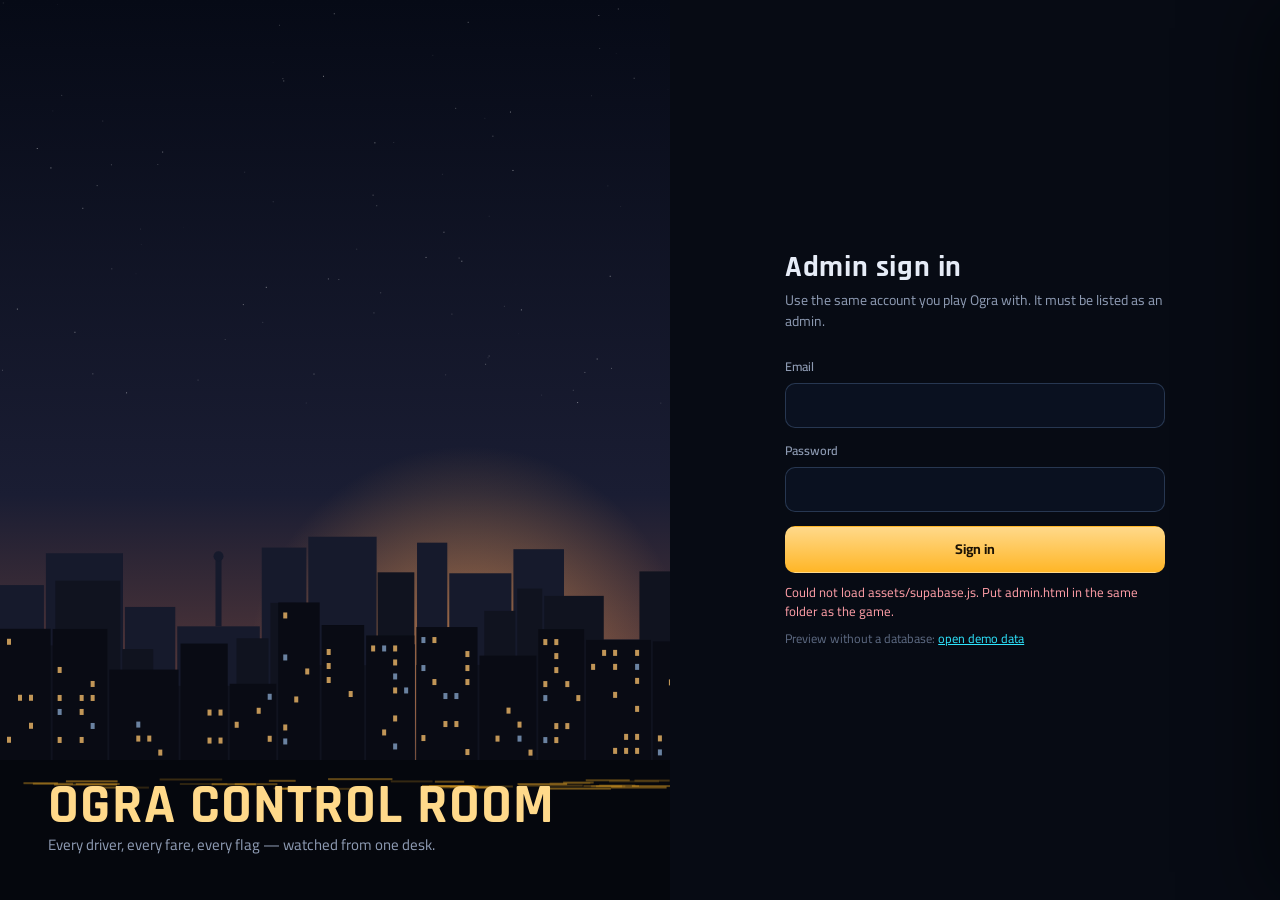
==== assets/admin.html @ 46f04678 "Add files via upload" ====
<!DOCTYPE html>
<html lang="en">
<head>
<meta charset="utf-8">
<meta name="viewport" content="width=device-width,initial-scale=1,viewport-fit=cover">
<meta name="robots" content="noindex,nofollow">
<meta name="theme-color" content="#070b14">
<title>Ogra Control Room</title>
<link rel="preconnect" href="https://fonts.googleapis.com"><link rel="preconnect" href="https://fonts.gstatic.com" crossorigin>
<link href="https://fonts.googleapis.com/css2?family=Cairo:wght@400;600;700;800&family=Rajdhani:wght@500;600;700&display=swap" rel="stylesheet">
<style>
:root{
  --night:#070b14; --deck:#0c1322; --panel:#111a2c; --panel2:#16213a; --line:rgba(140,190,255,.12); --line2:rgba(140,190,255,.22);
  --tx:#e6ecf7; --mut:#8d9ab2; --dim:#5d6a82;
  --amber:#ffb627; --amber2:#ffd98a; --cyan:#2ee6ff; --ok:#39f28b; --bad:#ff4d5e; --warn:#ff9f43; --dev:#b18cff;
  --r1:8px; --r2:14px;
  --num:Rajdhani,Cairo,system-ui,sans-serif; --txt:Cairo,system-ui,sans-serif;
}
*{box-sizing:border-box}
html,body{margin:0;height:100%;background:var(--night);color:var(--tx);font:14px/1.5 var(--txt)}
body{background:radial-gradient(1200px 600px at 85% -10%,rgba(255,182,39,.07),transparent 60%),radial-gradient(900px 500px at -10% 110%,rgba(46,230,255,.05),transparent 60%),var(--night)}
button,input,select,textarea{font:inherit;color:inherit}
button{cursor:pointer;border:0;background:none}
:focus-visible{outline:2px solid var(--cyan);outline-offset:2px;border-radius:6px}
a{color:var(--cyan)}
.hidden{display:none!important}
.num{font-family:var(--num);font-variant-numeric:tabular-nums;letter-spacing:.01em}
::-webkit-scrollbar{width:10px;height:10px}::-webkit-scrollbar-thumb{background:#22304c;border-radius:10px;border:2px solid var(--night)}

/* ---------- sign-in ---------- */
#login{position:fixed;inset:0;display:grid;grid-template-columns:1.1fr 1fr;background:var(--night)}
#login .art{position:relative;overflow:hidden;background:#0a1020}
#login .art canvas{position:absolute;inset:0;width:100%;height:100%}
#login .art .cap{position:absolute;left:48px;bottom:44px;right:48px}
#login .art .cap b{display:block;font:700 56px/1 var(--num);color:var(--amber2);letter-spacing:.02em}
#login .art .cap span{color:var(--mut);font-size:15px}
#login .lform{display:grid;place-items:center;padding:32px}
#login form{width:min(380px,100%)}
#login h1{font:700 30px/1.1 var(--num);margin:0 0 6px;letter-spacing:.02em}
#login p{color:var(--mut);margin:0 0 26px}
.field{display:block;margin:0 0 14px}
.field span{display:block;color:var(--mut);font-size:12.5px;margin:0 0 6px;font-weight:600}
.in{width:100%;padding:11px 13px;border-radius:10px;border:1px solid var(--line2);background:#0a1120;outline:none;transition:border-color .15s}
.in:focus{border-color:var(--amber)}
textarea.in{font:12.5px/1.55 ui-monospace,Menlo,Consolas,monospace;resize:vertical}
select.in{appearance:none;background-image:linear-gradient(45deg,transparent 50%,var(--mut) 50%),linear-gradient(135deg,var(--mut) 50%,transparent 50%);background-position:calc(100% - 17px) 50%,calc(100% - 12px) 50%;background-size:5px 5px;background-repeat:no-repeat;padding-right:30px}
.btn{display:inline-flex;align-items:center;justify-content:center;gap:8px;padding:9px 15px;border-radius:10px;font-weight:700;border:1px solid var(--line2);background:var(--panel2);color:var(--tx);white-space:nowrap;transition:background .15s,border-color .15s,transform .05s}
.btn:hover{border-color:rgba(140,190,255,.4);background:#1b2844}
.btn:active{transform:translateY(1px)}
.btn[disabled]{opacity:.45;pointer-events:none}
.btn.pri{background:linear-gradient(180deg,var(--amber2),var(--amber));color:#1b1204;border-color:transparent}
.btn.pri:hover{filter:brightness(1.05)}
.btn.danger{color:#ffd3d7;border-color:rgba(255,77,94,.45);background:rgba(255,77,94,.1)}
.btn.danger:hover{background:rgba(255,77,94,.2)}
.btn.good{color:#c9ffe0;border-color:rgba(57,242,139,.4);background:rgba(57,242,139,.09)}
.btn.devb{color:#e4d6ff;border-color:rgba(177,140,255,.45);background:rgba(177,140,255,.1)}
.btn.sm{padding:5px 10px;font-size:12.5px;border-radius:8px}
.btn.wide{width:100%;padding:12px}
.err{color:#ff9ea7;font-size:13px;min-height:1.4em;margin-top:10px}

/* ---------- shell ---------- */
#app{display:grid;grid-template-columns:232px 1fr;height:100%}
aside{border-right:1px solid var(--line);background:rgba(8,12,22,.7);display:flex;flex-direction:column;padding:18px 12px}
.brand{display:flex;align-items:center;gap:10px;padding:4px 8px 22px}
.brand .mk{width:36px;height:36px;border-radius:10px;background:linear-gradient(160deg,var(--amber2),var(--amber));display:grid;place-items:center;color:#1b1204;font:700 20px/1 var(--num)}
.brand b{font:700 19px/1 var(--num);letter-spacing:.03em;display:block}
.brand small{color:var(--mut);font-size:11.5px}
nav button{display:flex;align-items:center;gap:11px;width:100%;padding:10px 12px;border-radius:10px;color:var(--mut);font-weight:700;text-align:left;margin:2px 0}
nav button svg{width:18px;height:18px;flex:none;opacity:.85}
nav button:hover{background:rgba(140,190,255,.06);color:var(--tx)}
nav button.on{background:rgba(255,182,39,.1);color:var(--amber2);box-shadow:inset 3px 0 0 var(--amber)}
nav .cnt{margin-left:auto;font:700 12px/1 var(--num);padding:3px 7px;border-radius:20px;background:rgba(255,77,94,.18);color:#ffb3ba}
nav .cnt:empty{display:none}
aside .me{margin-top:auto;padding:12px;border-top:1px solid var(--line);font-size:12.5px;color:var(--mut)}
aside .me b{display:block;color:var(--tx);overflow:hidden;text-overflow:ellipsis;white-space:nowrap}
main{overflow:auto;min-width:0}
.top{position:sticky;top:0;z-index:5;display:flex;align-items:center;gap:14px;padding:14px 28px;background:rgba(7,11,20,.82);backdrop-filter:blur(10px);border-bottom:1px solid var(--line)}
.top h2{margin:0;font:700 22px/1 var(--num);letter-spacing:.02em}
.top .sp{flex:1}
.live{display:flex;align-items:center;gap:8px;color:var(--mut);font-size:12.5px}
.live i{width:8px;height:8px;border-radius:50%;background:var(--ok);box-shadow:0 0 0 0 rgba(57,242,139,.6);animation:pulse 2s infinite}
.live.off i{background:var(--dim);animation:none}
@keyframes pulse{0%{box-shadow:0 0 0 0 rgba(57,242,139,.55)}70%{box-shadow:0 0 0 8px rgba(57,242,139,0)}100%{box-shadow:0 0 0 0 rgba(57,242,139,0)}}
@media (prefers-reduced-motion:reduce){.live i{animation:none}}
.search{position:relative;width:min(340px,40vw)}
.search input{padding-left:36px}
.search svg{position:absolute;left:11px;top:50%;transform:translateY(-50%);width:16px;height:16px;color:var(--dim)}
.page{padding:24px 28px 60px}
.demo{background:rgba(177,140,255,.12);color:#dccfff;border:1px solid rgba(177,140,255,.3);padding:3px 9px;border-radius:20px;font-size:12px;font-weight:700}

/* ---------- overview ---------- */
.board{display:grid;grid-template-columns:1.3fr repeat(4,1fr);gap:12px;margin-bottom:14px}
.kpi{background:var(--panel);border:1px solid var(--line);border-radius:var(--r2);padding:16px 18px;position:relative;overflow:hidden}
.kpi .l{color:var(--mut);font-size:12.5px;font-weight:600}
.kpi .v{font:700 34px/1.1 var(--num);margin-top:4px}
.kpi .s{color:var(--dim);font-size:12px;margin-top:2px}
.kpi.hero{background:linear-gradient(160deg,#18243d,#0f1728);border-color:rgba(255,182,39,.28)}
.kpi.hero .v{font-size:64px;color:var(--amber2);line-height:1}
.kpi.hero .dot{display:inline-block;width:10px;height:10px;border-radius:50%;background:var(--ok);margin-right:8px;vertical-align:middle}
.kpi.alert .v{color:#ff8a95}
.grid2{display:grid;grid-template-columns:1.6fr 1fr;gap:12px;margin-bottom:12px}
.card{background:var(--panel);border:1px solid var(--line);border-radius:var(--r2);padding:16px 18px;min-width:0}
.card h3{margin:0 0 12px;font-size:14.5px;font-weight:800;display:flex;align-items:center;gap:10px}
.card h3 small{color:var(--dim);font-weight:600;font-size:12px}
.card h3 .sp{flex:1}
.chart svg{width:100%;display:block}
.legend{display:flex;gap:14px;color:var(--mut);font-size:12px}
.legend i{display:inline-block;width:10px;height:10px;border-radius:3px;margin-right:5px;vertical-align:-1px}
.bars .row{display:grid;grid-template-columns:1fr 60px;gap:10px;align-items:center;margin:9px 0}
.bars .track{height:8px;background:#0a1120;border-radius:6px;overflow:hidden;margin-top:5px}
.bars .fill{height:100%;background:linear-gradient(90deg,var(--amber),var(--amber2));border-radius:6px}
.bars .nm{font-size:13px;font-weight:600;overflow:hidden;text-overflow:ellipsis;white-space:nowrap}
.bars .n{text-align:right;font:700 15px var(--num)}
.mini{list-style:none;margin:0;padding:0}
.mini li{display:flex;align-items:center;gap:10px;padding:9px 0;border-top:1px solid var(--line);cursor:pointer}
.mini li:first-child{border-top:0}
.mini li:hover .who b{color:var(--amber2)}
.who{min-width:0;flex:1}
.who b{display:block;overflow:hidden;text-overflow:ellipsis;white-space:nowrap;font-size:13.5px}
.who small{color:var(--dim);display:block;overflow:hidden;text-overflow:ellipsis;white-space:nowrap;font-size:12px}
.empty{color:var(--dim);text-align:center;padding:26px 10px;font-size:13px}

/* ---------- tables ---------- */
.bar{display:flex;align-items:center;gap:10px;flex-wrap:wrap;margin-bottom:14px}
.chips{display:flex;gap:6px;flex-wrap:wrap}
.chip{padding:6px 12px;border-radius:20px;border:1px solid var(--line2);color:var(--mut);font-weight:700;font-size:13px}
.chip.on{background:var(--tx);color:#0b1120;border-color:transparent}
.chip b{font-family:var(--num);margin-left:4px;opacity:.8}
.tbl{width:100%;border-collapse:separate;border-spacing:0;background:var(--panel);border:1px solid var(--line);border-radius:var(--r2);overflow:hidden}
.tblwrap{overflow:auto;border-radius:var(--r2)}
.tbl th{position:sticky;top:0;text-align:left;font-size:12px;font-weight:700;color:var(--mut);padding:11px 12px;background:#131d31;border-bottom:1px solid var(--line);white-space:nowrap}
.tbl td{padding:10px 12px;border-bottom:1px solid var(--line);vertical-align:middle;white-space:nowrap}
.tbl tr:last-child td{border-bottom:0}
.tbl tbody tr{cursor:pointer;transition:background .1s}
.tbl tbody tr:hover{background:rgba(140,190,255,.045)}
.tbl td.r,.tbl th.r{text-align:right}
.tbl .who{max-width:260px}
.av{width:34px;height:34px;border-radius:10px;display:grid;place-items:center;font:700 14px var(--num);color:#0b1120;flex:none;position:relative}
.av .st{position:absolute;right:-3px;bottom:-3px;width:11px;height:11px;border-radius:50%;border:2px solid var(--panel);background:var(--dim)}
.av .st.on{background:var(--ok)}
.pill{display:inline-flex;align-items:center;gap:5px;padding:2px 8px;border-radius:20px;font-size:11.5px;font-weight:800;line-height:1.6}
.pill.bad{background:rgba(255,77,94,.15);color:#ff9aa4}
.pill.ok{background:rgba(57,242,139,.13);color:#8ff5b9}
.pill.dev{background:rgba(177,140,255,.16);color:#d3c0ff}
.pill.warn{background:rgba(255,159,67,.15);color:#ffc28a}
.pill.mut{background:rgba(140,190,255,.09);color:var(--mut)}
.pill.amb{background:rgba(255,182,39,.14);color:var(--amber2)}
.pager{display:flex;align-items:center;gap:10px;justify-content:flex-end;margin-top:12px;color:var(--mut);font-size:13px}

/* ---------- drawer ---------- */
#scrim{position:fixed;inset:0;background:rgba(3,6,12,.55);z-index:20;opacity:0;pointer-events:none;transition:opacity .2s}
#scrim.on{opacity:1;pointer-events:auto}
#drawer{position:fixed;top:0;right:0;bottom:0;width:min(820px,100vw);background:var(--deck);border-left:1px solid var(--line2);z-index:21;transform:translateX(102%);transition:transform .24s cubic-bezier(.2,.8,.2,1);display:flex;flex-direction:column;box-shadow:-30px 0 80px rgba(0,0,0,.45)}
#drawer.on{transform:none}
@media (prefers-reduced-motion:reduce){#drawer,#scrim{transition:none}}
.dh{padding:20px 24px 0;border-bottom:1px solid var(--line)}
.dh .row1{display:flex;gap:14px;align-items:center}
.dh .av{width:54px;height:54px;border-radius:14px;font-size:22px}
.dh h2{margin:0;font:700 24px/1.1 var(--num);letter-spacing:.01em}
.dh .meta{color:var(--mut);font-size:12.5px;display:flex;gap:8px;flex-wrap:wrap;align-items:center;margin-top:3px}
.dh .x{margin-left:auto;align-self:flex-start;width:36px;height:36px;border-radius:10px;border:1px solid var(--line2);font-size:18px;color:var(--mut)}
.dh .x:hover{color:var(--tx)}
.stats{display:grid;grid-template-columns:repeat(5,1fr);gap:8px;margin:16px 0}
.stat{background:var(--panel);border:1px solid var(--line);border-radius:10px;padding:9px 12px}
.stat span{display:block;color:var(--dim);font-size:11.5px;font-weight:600}
.stat b{font:700 20px/1.2 var(--num)}
.actions{display:flex;gap:8px;flex-wrap:wrap;margin:0 0 14px}
.tabs{display:flex;gap:2px;overflow-x:auto}
.tabs button{padding:10px 14px;color:var(--mut);font-weight:700;border-bottom:2px solid transparent;white-space:nowrap}
.tabs button.on{color:var(--amber2);border-color:var(--amber)}
.tabs button b{font-family:var(--num);margin-left:5px;color:var(--dim)}
.db{flex:1;overflow:auto;padding:20px 24px 90px}
.banbox{background:rgba(255,77,94,.08);border:1px solid rgba(255,77,94,.35);border-radius:12px;padding:12px 14px;margin:14px 0 0;display:flex;gap:12px;align-items:center}
.banbox b{color:#ffb3ba}
.devbox{background:rgba(177,140,255,.08);border:1px solid rgba(177,140,255,.35);border-radius:12px;padding:12px 14px;margin:14px 0 0;color:#dccfff}
.form{display:grid;grid-template-columns:repeat(3,1fr);gap:12px 14px}
.form .span2{grid-column:span 2}.form .span3{grid-column:1/-1}
.form .field{margin:0}
.field.changed .in{border-color:var(--amber);background:rgba(255,182,39,.05)}
.sticky{position:sticky;bottom:-90px;margin:18px -24px -90px;padding:14px 24px;background:rgba(12,19,34,.96);border-top:1px solid var(--line);display:flex;gap:10px;align-items:center}
.sticky .sp{flex:1}
.vgrid{display:grid;grid-template-columns:repeat(auto-fill,minmax(220px,1fr));gap:10px}
.veh{background:var(--panel);border:1px solid var(--line);border-radius:12px;padding:12px 13px;display:flex;flex-direction:column;gap:8px}
.veh.own{border-color:rgba(57,242,139,.35)}
.veh.cur{box-shadow:inset 0 0 0 1px var(--amber);border-color:var(--amber)}
.veh .h{display:flex;justify-content:space-between;gap:8px;align-items:flex-start}
.veh .h b{font-size:13.5px;line-height:1.3}
.veh .h small{display:block;color:var(--dim);font-size:11.5px}
.veh .f{display:flex;gap:6px;flex-wrap:wrap}
.flag{display:grid;grid-template-columns:auto 1fr auto;gap:12px;align-items:start;padding:12px 0;border-top:1px solid var(--line)}
.flag:first-child{border-top:0}
.flag pre{margin:6px 0 0;padding:8px 10px;background:#0a1120;border-radius:8px;font-size:11.5px;color:#aebad0;white-space:pre-wrap;word-break:break-word;max-height:140px;overflow:auto}
.sev{width:36px;height:36px;border-radius:10px;display:grid;place-items:center;font:700 16px var(--num)}
.sev.s1{background:rgba(140,190,255,.1);color:var(--mut)}.sev.s2{background:rgba(255,159,67,.15);color:#ffc28a}.sev.s3{background:rgba(255,77,94,.18);color:#ff9aa4}

/* ---------- modal & toast ---------- */
#modal{position:fixed;inset:0;z-index:40;display:grid;place-items:center;background:rgba(3,6,12,.66);backdrop-filter:blur(4px);padding:20px}
.mbox{width:min(520px,100%);background:var(--deck);border:1px solid var(--line2);border-radius:18px;padding:22px;box-shadow:0 30px 80px rgba(0,0,0,.6)}
.mbox h3{margin:0 0 4px;font:700 22px/1.2 var(--num)}
.mbox p{margin:0 0 16px;color:var(--mut)}
.mbox .foot{display:flex;gap:10px;justify-content:flex-end;margin-top:18px}
.opts{display:grid;grid-template-columns:repeat(3,1fr);gap:8px;margin-bottom:14px}
.opt{padding:10px;border-radius:10px;border:1px solid var(--line2);font-weight:700;text-align:center}
.opt.on{border-color:var(--bad);background:rgba(255,77,94,.12);color:#ffc5cb}
#toasts{position:fixed;right:20px;bottom:20px;z-index:60;display:flex;flex-direction:column;gap:8px;align-items:flex-end}
.toast{background:#18233b;border:1px solid var(--line2);border-left:3px solid var(--ok);padding:10px 14px;border-radius:10px;box-shadow:0 10px 30px rgba(0,0,0,.4);max-width:420px;font-weight:600}
.toast.bad{border-left-color:var(--bad)}

.split{display:grid;grid-template-columns:380px 1fr;gap:14px;align-items:start}
.hint{color:var(--dim);font-size:12.5px;margin-top:8px}
code{font:12px ui-monospace,Menlo,monospace;background:#0a1120;padding:2px 6px;border-radius:6px;color:#c7d3ea}
.kbd{border:1px solid var(--line2);border-bottom-width:2px;border-radius:6px;padding:0 6px;font:12px var(--num);color:var(--mut)}

@media (max-width:1180px){.board{grid-template-columns:repeat(3,1fr)}.kpi.hero{grid-column:span 3}.grid2,.split{grid-template-columns:1fr}.stats{grid-template-columns:repeat(3,1fr)}}
@media (max-width:820px){#app{grid-template-columns:1fr}aside{position:fixed;inset:auto 0 0 0;flex-direction:row;padding:6px;z-index:10;border-right:0;border-top:1px solid var(--line)}aside .brand,aside .me{display:none}nav{display:flex;width:100%;overflow-x:auto}nav button{flex-direction:column;gap:2px;font-size:11px;padding:6px 10px}nav button.on{box-shadow:inset 0 -3px 0 var(--amber)}nav .cnt{display:none}.page{padding:16px 14px 90px}.top{padding:12px 14px}.search{width:auto;flex:1}.form{grid-template-columns:1fr 1fr}#login{grid-template-columns:1fr}#login .art{display:none}.board{grid-template-columns:1fr 1fr}.kpi.hero{grid-column:span 2}}
</style>
</head>
<body>

<!-- ================= SIGN IN ================= -->
<section id="login">
  <div class="art"><canvas id="skyline"></canvas>
    <div class="cap"><b>OGRA CONTROL ROOM</b><span>Every driver, every fare, every flag — watched from one desk.</span></div>
  </div>
  <div class="lform">
    <form id="loginForm" autocomplete="on">
      <h1>Admin sign in</h1>
      <p>Use the same account you play Ogra with. It must be listed as an admin.</p>
      <label class="field"><span>Email</span><input class="in" id="lEmail" type="email" autocomplete="username" required></label>
      <label class="field"><span>Password</span><input class="in" id="lPass" type="password" autocomplete="current-password" required></label>
      <button class="btn pri wide" id="lBtn" type="submit">Sign in</button>
      <div class="err" id="lErr"></div>
      <div class="hint">Preview without a database: <a href="?demo=1">open demo data</a></div>
    </form>
  </div>
</section>

<!-- ================= APP ================= -->
<div id="app" class="hidden">
  <aside>
    <div class="brand"><div class="mk">O</div><div><b>OGRA</b><small>Control room</small></div></div>
    <nav id="nav"></nav>
    <div class="me"><b id="meEmail"></b><span id="meRole">Admin</span><div style="margin-top:8px"><button class="btn sm" id="signOut">Sign out</button></div></div>
  </aside>
  <main>
    <div class="top">
      <h2 id="viewTitle">Overview</h2>
      <span id="demoTag" class="demo hidden">Demo data</span>
      <div class="sp"></div>
      <div class="search"><svg viewBox="0 0 24 24" fill="none" stroke="currentColor" stroke-width="2"><circle cx="11" cy="11" r="7"/><path d="m20 20-3.5-3.5"/></svg><input class="in" id="gSearch" placeholder="Find a player by email, name or ID"></div>
      <div class="live" id="live"><i></i><span id="liveTxt">Live</span></div>
    </div>
    <div class="page" id="page"></div>
  </main>
</div>

<div id="scrim"></div>
<section id="drawer" aria-label="Player"></section>
<div id="modal" class="hidden"></div>
<div id="toasts"></div>

<script src="assets/supabase.js"></script>
<script>
/* ================= CONFIG ================= */
const CFG = {
  url: 'https://zmbyrpiiqvfrmszvhvvh.supabase.co',
  key: 'sb_publishable_pTIK6OotwX1_23Xyy2sQfw_6GAJIu6K',
  refreshMs: 20000,
  onlineWindowMs: 120000
};
const VEHICLES = [
  ['v_n300','Chevrolet N300 Van','micro',11,1],['v_suzuki','Suzuki Every Minivan','micro',7,1],['v_foton','Foton Gratour Mini','micro',8,2],
  ['van_euro','Foton Toano Long','micro',14,4],['micro_classic','Toyota HiAce H200','micro',14,5],['micro_hr','King Long Kingo Wide','micro',15,6],
  ['micro_jumbo','Golden Dragon 6532','micro',16,7],['v_shineray','Foton View CS2','minibus',18,8],['van_xl','King Long Kingo 6600','minibus',19,8],
  ['v_joya6','Joylong Joya 6','minibus',19,9],['mini_rosa','Mitsubishi Fuso Rosa','minibus',25,10],['coaster','Toyota Coaster B70','minibus',26,11],
  ['v_isuzu','Isuzu NPR Bus','minibus',28,12],['v_higer','Higer KLQ6728','minibus',29,12],['v_yutong77','Yutong ZK6770','minibus',30,13],
  ['citybus','King Long XMQ6127','bus',35,15],['v_zk6128','Yutong ZK6128HG','bus',38,16],['coach','Golden Dragon Navigator 6125','bus',49,19],
  ['v_tourismo','Mercedes-Benz Tourismo RHD','bus',51,22],
  ['car_old','Fiat 128 Nasr','car',3,1],['hatch_city','Lada 2107 Riva','car',3,2],['sedan_compact','Daewoo Lanos (Nasr)','car',4,3],
  ['hatch','Hyundai Verna','car',3,4],['sedan16','Chevrolet Optra','car',4,7],['sedan_mid','Toyota Corolla 1.8','car',4,9]
];
const VNAME = Object.fromEntries(VEHICLES.map(v => [v[0], v[1]]));
const ROUTE_NAMES = {cairo_hurghada:'Cairo → Hurghada',cairo_gouna:'Cairo → El Gouna',cairo_sharm:'Cairo → Sharm El Sheikh',maadi_tahrir:'Maadi → Tahrir',giza_haram:'Giza Square → Pyramids',ramses_hussein:'Ramses → El Hussein',asher_ramses:'El Hay El Asher → Ramses',alex_corniche:'Raml Station → Montaza',asher_shorouk:'El Hay El Asher → El Shorouk',asher_capital:'El Hay El Asher → New Capital',banha:'El Mo’assasa → Banha',cairo_sokhna:'Qattameya → Ain Sokhna',cairo_alex:'El Mo’assasa → Moharram Bek',bus_tahrir_korba:'Abdel Moneim Riad → Korba',bus_ramses_haram:'Ramses → Pyramids',mini_ramses_october:'Ramses → El Hosary',coach_cairo_alex:'Cairo Gateway → Sidi Gaber'};

/* ================= UTIL ================= */
const $ = s => document.querySelector(s);
const esc = s => String(s ?? '').replace(/[&<>"']/g, c => ({'&':'&amp;','<':'&lt;','>':'&gt;','"':'&quot;',"'":'&#39;'}[c]));
const fmt = n => n == null ? '—' : Number(n).toLocaleString('en-US');
const egp = n => n == null ? '—' : 'EGP ' + fmt(Math.round(n));
const short = n => { n = Number(n) || 0; const a = Math.abs(n); return a >= 1e9 ? (n/1e9).toFixed(1)+'B' : a >= 1e6 ? (n/1e6).toFixed(a >= 1e7 ? 0 : 1)+'M' : a >= 1e4 ? (n/1e3).toFixed(0)+'K' : fmt(n); };
const ago = t => { if (!t) return 'never'; const s = (Date.now() - new Date(t))/1000; if (s < 0) return 'in ' + until(t); if (s < 60) return 'just now'; if (s < 3600) return Math.floor(s/60)+' min ago'; if (s < 86400) return Math.floor(s/3600)+' h ago'; if (s < 86400*30) return Math.floor(s/86400)+' d ago'; return new Date(t).toLocaleDateString(); };
const until = t => { const s = (new Date(t) - Date.now())/1000; if (new Date(t).getFullYear() > 9000) return 'permanent'; if (s < 3600) return Math.max(1, Math.ceil(s/60))+' min'; if (s < 86400) return Math.ceil(s/3600)+' h'; return Math.ceil(s/86400)+' days'; };
const dt = t => t ? new Date(t).toLocaleString([], {dateStyle:'medium', timeStyle:'short'}) : '—';
const isOnline = p => p.last_seen && Date.now() - new Date(p.last_seen) < CFG.onlineWindowMs;
const isBanned = p => p.banned_until && new Date(p.banned_until) > new Date();
const hue = s => { let h = 0; for (const c of String(s)) h = (h*31 + c.charCodeAt(0)) >>> 0; return h % 360; };
const initials = p => ((p.name || p.email || '?').replace(/@.*/, '').split(/[\s._-]+/).filter(Boolean).slice(0, 2).map(w => w[0]).join('') || '?').toUpperCase();
const avatar = (p, big) => `<div class="av" style="background:hsl(${hue(p.id)},70%,${big ? 72 : 70}%)">${esc(initials(p))}<i class="st ${isOnline(p) ? 'on' : ''}"></i></div>`;
function toast(msg, bad){ const t = document.createElement('div'); t.className = 'toast' + (bad ? ' bad' : ''); t.textContent = msg; $('#toasts').appendChild(t); setTimeout(() => t.remove(), bad ? 6500 : 3200); }
const ICON = {
  overview:'<svg viewBox="0 0 24 24" fill="none" stroke="currentColor" stroke-width="2"><rect x="3" y="3" width="7" height="9" rx="2"/><rect x="14" y="3" width="7" height="5" rx="2"/><rect x="14" y="12" width="7" height="9" rx="2"/><rect x="3" y="16" width="7" height="5" rx="2"/></svg>',
  players:'<svg viewBox="0 0 24 24" fill="none" stroke="currentColor" stroke-width="2"><circle cx="9" cy="8" r="4"/><path d="M2 21c0-4 3-6 7-6s7 2 7 6"/><path d="M16 4a4 4 0 0 1 0 8M22 21c0-3-2-5-4-5.6"/></svg>',
  flags:'<svg viewBox="0 0 24 24" fill="none" stroke="currentColor" stroke-width="2"><path d="M5 21V4h11l-1.5 4L16 12H5"/></svg>',
  trips:'<svg viewBox="0 0 24 24" fill="none" stroke="currentColor" stroke-width="2"><rect x="3" y="6" width="18" height="11" rx="3"/><circle cx="7.5" cy="18" r="1.8"/><circle cx="16.5" cy="18" r="1.8"/><path d="M3 11h18M9 6v5M15 6v5"/></svg>',
  devs:'<svg viewBox="0 0 24 24" fill="none" stroke="currentColor" stroke-width="2"><path d="m8 8-5 4 5 4M16 8l5 4-5 4M14 5l-4 14"/></svg>',
  admins:'<svg viewBox="0 0 24 24" fill="none" stroke="currentColor" stroke-width="2"><path d="M12 3 4 6v6c0 5 3.5 8 8 9 4.5-1 8-4 8-9V6z"/><path d="m9 12 2 2 4-4"/></svg>',
  audit:'<svg viewBox="0 0 24 24" fill="none" stroke="currentColor" stroke-width="2"><path d="M8 4h11v16H5V7z"/><path d="M9 9h6M9 13h6M9 17h4"/></svg>'
};

/* ================= BACKEND ================= */
const DEMO = new URLSearchParams(location.search).has('demo');
const API = {
  sb: null,
  async rpc(fn, args){
    if (DEMO) return MOCK.rpc(fn, args || {});
    const { data, error } = await this.sb.rpc(fn, args || {});
    if (error) throw new Error(error.message);
    return data;
  },
  async account(body){
    if (DEMO) return MOCK.account(body);
    const { data: s } = await this.sb.auth.getSession();
    const r = await fetch(CFG.url + '/functions/v1/admin-account', { method:'POST',
      headers:{ 'content-type':'application/json', apikey:CFG.key, authorization:'Bearer ' + (s.session && s.session.access_token) }, body:JSON.stringify(body) });
    const j = await r.json().catch(() => ({}));
    if (!r.ok) throw new Error(j.error || ('HTTP ' + r.status + (r.status === 404 ? ' — deploy the admin-account function' : '')));
    return j;
  }
};

/* ================= STATE ================= */
const ST = { view:'overview', dash:null, pf:{search:'', filter:'all', sort:'last_seen', offset:0, limit:50}, player:null, ptab:'profile', timer:null, busy:false };
const VIEWS = [['overview','Overview'],['players','Players'],['flags','Flags'],['trips','Trips'],['devs','Dev accounts'],['admins','Admins'],['audit','Audit log']];

/* ================= BOOT ================= */
async function boot(){
  drawSkyline();
  if (DEMO) { $('#demoTag').classList.remove('hidden'); return enter({ email:'demo-admin@ogra.app' }); }
  if (!window.supabase) { $('#lErr').textContent = 'Could not load assets/supabase.js. Put admin.html in the same folder as the game.'; return; }
  API.sb = window.supabase.createClient(CFG.url, CFG.key);
  const { data } = await API.sb.auth.getSession();
  if (data.session) await checkAdmin();
  $('#loginForm').onsubmit = async e => { e.preventDefault(); $('#lErr').textContent = ''; $('#lBtn').disabled = true;
    const { error } = await API.sb.auth.signInWithPassword({ email:$('#lEmail').value.trim(), password:$('#lPass').value });
    $('#lBtn').disabled = false;
    if (error) { $('#lErr').textContent = error.message; return; }
    await checkAdmin(); };
}
async function checkAdmin(){
  try { const me = await API.rpc('admin_whoami');
    if (!me || !me.is_admin) { $('#lErr').innerHTML = 'Signed in as <b>' + esc(me && me.email) + '</b>, but this account is not an admin. Add it with the bootstrap line at the bottom of <code>admin.sql</code>.'; await API.sb.auth.signOut(); return; }
    enter(me);
  } catch (e) { $('#lErr').textContent = /admin_whoami/.test(e.message) ? 'The admin functions are not installed. Run admin.sql in the Supabase SQL editor.' : e.message; }
}
function enter(me){
  $('#login').classList.add('hidden'); $('#app').classList.remove('hidden');
  $('#meEmail').textContent = me.email || '';
  $('#nav').innerHTML = VIEWS.map(([k, n]) => `<button data-v="${k}">${ICON[k]}<span>${n}</span><i class="cnt" id="cnt_${k}"></i></button>`).join('');
  $('#nav').onclick = e => { const b = e.target.closest('[data-v]'); if (b) go(b.dataset.v); };
  $('#signOut').onclick = async () => { if (!DEMO) await API.sb.auth.signOut(); location.href = location.pathname; };
  let st; $('#gSearch').oninput = e => { clearTimeout(st); st = setTimeout(() => { ST.pf.search = e.target.value.trim(); ST.pf.offset = 0; go('players'); }, 250); };
  $('#scrim').onclick = closeDrawer;
  addEventListener('keydown', e => { if (e.key === 'Escape') { if (!$('#modal').classList.contains('hidden')) closeModal(); else closeDrawer(); }
    if (e.key === '/' && document.activeElement.tagName !== 'INPUT' && document.activeElement.tagName !== 'TEXTAREA') { e.preventDefault(); $('#gSearch').focus(); } });
  go(location.hash.slice(1) || 'overview');
  ST.timer = setInterval(tick, CFG.refreshMs);
  document.addEventListener('visibilitychange', () => { $('#live').classList.toggle('off', document.hidden); if (!document.hidden) tick(); });
}
async function tick(){
  if (document.hidden || ST.busy || !$('#modal').classList.contains('hidden')) return;
  const editing = $('#drawer').classList.contains('on') && document.querySelector('#drawer .field.changed, #drawer textarea:focus');
  try { await render(true); if ($('#drawer').classList.contains('on') && !editing) await openPlayer(ST.player.player.id, true); $('#liveTxt').textContent = 'Live · ' + new Date().toLocaleTimeString([], {hour:'2-digit', minute:'2-digit', second:'2-digit'}); } catch (e) {}
}
function go(v){ if (!VIEWS.find(x => x[0] === v)) v = 'overview'; ST.view = v; history.replaceState(null, '', '#' + v);
  document.querySelectorAll('#nav button').forEach(b => b.classList.toggle('on', b.dataset.v === v));
  $('#viewTitle').textContent = VIEWS.find(x => x[0] === v)[1]; render(); }
async function render(silent){
  const page = $('#page');
  if (!silent) page.innerHTML = '<div class="empty">Loading…</div>';
  try {
    ST.dash = await API.rpc('admin_dashboard');
    $('#cnt_flags').textContent = ST.dash.open_flags || '';
    const html = await VIEW_RENDER[ST.view]();
    if (silent && (document.activeElement && page.contains(document.activeElement) && /INPUT|TEXTAREA|SELECT/.test(document.activeElement.tagName))) return;
    page.innerHTML = html; (VIEW_AFTER[ST.view] || (() => {}))();
  } catch (e) { if (!silent) page.innerHTML = `<div class="card"><div class="empty">Could not load: ${esc(e.message)}</div></div>`; toast(e.message, true); }
}

/* ================= CHARTS ================= */
function barChart(data){
  const W = 760, H = 210, pl = 34, pb = 24, pt = 10, n = data.length, max = Math.max(4, ...data.map(d => d.ok + d.bad));
  const bw = (W - pl)/n, sy = v => (H - pb - pt)*v/max;
  let g = '';
  for (let i = 0; i <= 4; i++) { const y = H - pb - (H - pb - pt)*i/4; g += `<line x1="${pl}" x2="${W}" y1="${y}" y2="${y}" stroke="rgba(140,190,255,.08)"/><text x="${pl - 8}" y="${y + 4}" fill="#5d6a82" font-size="11" text-anchor="end" font-family="Rajdhani">${Math.round(max*i/4)}</text>`; }
  data.forEach((d, i) => { const x = pl + i*bw + bw*.18, w = bw*.64, h1 = sy(d.ok), h2 = sy(d.bad);
    g += `<rect x="${x}" y="${H - pb - h1}" width="${w}" height="${h1}" rx="2" fill="#ffb627"><title>${new Date(d.t).getHours()}:00 — ${d.ok} accepted, ${d.bad} rejected</title></rect>`;
    if (h2) g += `<rect x="${x}" y="${H - pb - h1 - h2}" width="${w}" height="${h2}" rx="2" fill="#ff4d5e"/>`;
    if (i % 3 === 0) g += `<text x="${x + w/2}" y="${H - 6}" fill="#5d6a82" font-size="11" text-anchor="middle" font-family="Rajdhani">${String(new Date(d.t).getHours()).padStart(2, '0')}:00</text>`; });
  return `<svg viewBox="0 0 ${W} ${H}" role="img" aria-label="Trips per hour">${g}</svg>`;
}
function lineChart(data){
  const W = 420, H = 210, pl = 26, pb = 24, pt = 14, max = Math.max(3, ...data.map(d => d.n)), n = data.length;
  const X = i => pl + (W - pl - 8)*i/(n - 1), Y = v => H - pb - (H - pb - pt)*v/max;
  const pts = data.map((d, i) => [X(i), Y(d.n)]), path = pts.map((p, i) => (i ? 'L' : 'M') + p[0].toFixed(1) + ',' + p[1].toFixed(1)).join('');
  let g = '';
  for (let i = 0; i <= 3; i++) { const y = Y(max*i/3); g += `<line x1="${pl}" x2="${W}" y1="${y}" y2="${y}" stroke="rgba(140,190,255,.08)"/><text x="${pl - 6}" y="${y + 4}" fill="#5d6a82" font-size="11" text-anchor="end" font-family="Rajdhani">${Math.round(max*i/3)}</text>`; }
  g += `<defs><linearGradient id="lg" x1="0" x2="0" y1="0" y2="1"><stop offset="0" stop-color="#2ee6ff" stop-opacity=".35"/><stop offset="1" stop-color="#2ee6ff" stop-opacity="0"/></linearGradient></defs>`;
  g += `<path d="${path}L${X(n - 1)},${H - pb}L${X(0)},${H - pb}Z" fill="url(#lg)"/><path d="${path}" fill="none" stroke="#2ee6ff" stroke-width="2.2" stroke-linejoin="round"/>`;
  pts.forEach((p, i) => { g += `<circle cx="${p[0]}" cy="${p[1]}" r="3" fill="#070b14" stroke="#2ee6ff" stroke-width="2"><title>${data[i].d}: ${data[i].n}</title></circle>`;
    if (i % 3 === 1 || i === n - 1) g += `<text x="${p[0]}" y="${H - 6}" fill="#5d6a82" font-size="11" text-anchor="middle" font-family="Rajdhani">${new Date(data[i].d).toLocaleDateString([], {day:'numeric', month:'short'})}</text>`; });
  return `<svg viewBox="0 0 ${W} ${H}" role="img" aria-label="Sign-ups per day">${g}</svg>`;
}

/* ================= VIEWS ================= */
const VIEW_AFTER = {};
const VIEW_RENDER = {
  async overview(){
    const d = ST.dash;
    const [online, flags] = await Promise.all([API.rpc('admin_players', {p_search:'', p_filter:'online', p_sort:'last_seen', p_limit:8, p_offset:0}), API.rpc('admin_flags', {p_open_only:true, p_limit:6})]);
    const topMax = Math.max(1, ...(d.top_routes || []).map(r => r.n));
    return `
    <div class="board">
      <div class="kpi hero"><div class="l"><span class="dot" style="${d.online ? '' : 'background:var(--dim)'}"></span>Driving right now</div><div class="v num">${fmt(d.online)}</div><div class="s">${fmt(d.active_24h)} active in the last 24 h · ${fmt(d.players)} accounts</div></div>
      <div class="kpi"><div class="l">Trips, 24 h</div><div class="v num">${fmt(d.trips_24h)}</div><div class="s">${fmt(d.rejected_24h)} rejected by the server</div></div>
      <div class="kpi"><div class="l">Paid out, 24 h</div><div class="v num">${short(d.earned_24h)}</div><div class="s">EGP net to drivers</div></div>
      <div class="kpi ${d.open_flags ? 'alert' : ''}"><div class="l">Open flags</div><div class="v num">${fmt(d.open_flags)}</div><div class="s">${fmt(d.banned)} accounts banned</div></div>
      <div class="kpi"><div class="l">Cash in circulation</div><div class="v num">${short(d.cash_total)}</div><div class="s">${fmt(d.new_24h)} new · ${fmt(d.devs)} dev accounts</div></div>
    </div>
    <div class="grid2">
      <div class="card chart"><h3>Trips per hour <small>last 24 h</small><span class="sp"></span><span class="legend"><span><i style="background:#ffb627"></i>Accepted</span><span><i style="background:#ff4d5e"></i>Rejected</span></span></h3>${barChart(d.trips_by_hour || [])}</div>
      <div class="card chart"><h3>New players <small>14 days</small></h3>${lineChart(d.signups_by_day || [])}</div>
    </div>
    <div class="grid2" style="grid-template-columns:1fr 1fr 1fr">
      <div class="card"><h3>On the road now</h3>${online.rows.length ? `<ul class="mini">${online.rows.map(p => `<li data-p="${esc(p.id)}">${avatar(p)}<div class="who"><b>${esc(p.name || p.email)}</b><small>Level ${p.level} · ${egp(p.cash)}</small></div>${p.is_dev ? '<span class="pill dev">DEV</span>' : ''}</li>`).join('')}</ul>` : '<div class="empty">Nobody is driving at the moment.</div>'}</div>
      <div class="card"><h3>Latest flags<span class="sp"></span><button class="btn sm" data-go="flags">Open queue</button></h3>${flags.length ? `<ul class="mini">${flags.map(f => `<li data-p="${esc(f.player_id)}"><div class="sev s${Math.min(3, f.severity || 1)}">${f.severity || 1}</div><div class="who"><b>${esc(f.kind.replace(/_/g, ' '))}</b><small>${esc(f.email || f.player_id)} · ${ago(f.created_at)}</small></div></li>`).join('')}</ul>` : '<div class="empty">No open flags. The roads are clean.</div>'}</div>
      <div class="card bars"><h3>Busiest routes <small>7 days</small></h3>${(d.top_routes || []).length ? d.top_routes.map(r => `<div class="row"><div><div class="nm">${esc(ROUTE_NAMES[r.route_id] || r.route_id)}</div><div class="track"><div class="fill" style="width:${r.n/topMax*100}%"></div></div></div><div class="n">${fmt(r.n)}</div></div>`).join('') : '<div class="empty">No trips yet.</div>'}</div>
    </div>`;
  },

  async players(){
    const f = ST.pf, d = ST.dash;
    const res = await API.rpc('admin_players', {p_search:f.search, p_filter:f.filter, p_sort:f.sort, p_limit:f.limit, p_offset:f.offset});
    ST.lastPlayers = res.rows;
    const chips = [['all','All',d.players],['online','Online',d.online],['flagged','Flagged',null],['banned','Banned',d.banned],['dev','Dev',d.devs]];
    return `
    <div class="bar">
      <div class="chips">${chips.map(([k, n, c]) => `<button class="chip ${f.filter === k ? 'on' : ''}" data-filter="${k}">${n}${c != null ? `<b>${fmt(c)}</b>` : ''}</button>`).join('')}</div>
      <div style="flex:1"></div>
      <select class="in" id="pSort" style="width:auto"><option value="last_seen">Last seen</option><option value="new">Newest</option><option value="cash">Most cash</option><option value="level">Highest level</option><option value="trips">Most trips</option><option value="flags">Most flags</option></select>
      <button class="btn" id="csv">Export CSV</button>
    </div>
    <div class="tblwrap"><table class="tbl"><thead><tr><th>Player</th><th>Status</th><th class="r">Level</th><th class="r">Cash</th><th class="r">Trips</th><th class="r">Fleet</th><th>Licence</th><th class="r">Flags</th><th>Last seen</th><th></th></tr></thead>
    <tbody>${res.rows.map(p => `<tr data-p="${esc(p.id)}">
      <td><div style="display:flex;gap:10px;align-items:center">${avatar(p)}<div class="who"><b>${esc(p.name || '—')}</b><small>${esc(p.email)}</small></div></div></td>
      <td>${statusPills(p)}</td>
      <td class="r num">${fmt(p.level)}</td><td class="r num">${fmt(p.cash)}</td><td class="r num">${fmt(p.total_trips)}</td><td class="r num">${fmt(p.vehicles)}</td>
      <td>${licPill(p)}</td>
      <td class="r">${p.open_flags ? `<span class="pill bad">${p.open_flags}</span>` : '<span style="color:var(--dim)">0</span>'}</td>
      <td style="color:var(--mut)">${ago(p.last_seen)}</td>
      <td class="r">${p.is_dev ? '' : isBanned(p) ? `<button class="btn sm good" data-q="unban" data-id="${esc(p.id)}">Unban</button>` : `<button class="btn sm danger" data-q="ban" data-id="${esc(p.id)}">Ban</button>`}</td>
    </tr>`).join('') || `<tr><td colspan="10"><div class="empty">No players match${f.search ? ` “${esc(f.search)}”` : ''}.</div></td></tr>`}</tbody></table></div>
    <div class="pager"><span>${res.total ? `${fmt(f.offset + 1)}–${fmt(Math.min(res.total, f.offset + f.limit))} of ${fmt(res.total)}` : ''}</span>
      <button class="btn sm" data-page="-1" ${f.offset ? '' : 'disabled'}>Previous</button><button class="btn sm" data-page="1" ${f.offset + f.limit < res.total ? '' : 'disabled'}>Next</button></div>`;
  },

  async flags(){
    const open = ST.flagOpen !== false, list = await API.rpc('admin_flags', {p_open_only:open, p_limit:300});
    return `<div class="bar"><div class="chips"><button class="chip ${open ? 'on' : ''}" data-fl="1">Open</button><button class="chip ${open ? '' : 'on'}" data-fl="0">All</button></div></div>
    <div class="card">${list.length ? list.map(f => `<div class="flag">
      <div class="sev s${Math.min(3, f.severity || 1)}" title="Severity">${f.severity || 1}</div>
      <div style="min-width:0"><b style="text-transform:capitalize">${esc(f.kind.replace(/_/g, ' '))}</b> ${f.reviewed ? '<span class="pill mut">Reviewed</span>' : '<span class="pill warn">Open</span>'} ${f.is_dev ? '<span class="pill dev">DEV</span>' : ''} ${isBanned(f) ? '<span class="pill bad">Banned</span>' : ''}
        <div style="color:var(--mut);font-size:12.5px"><a href="#" data-p="${esc(f.player_id)}">${esc(f.name || f.email || f.player_id)}</a> · ${dt(f.created_at)}</div>
        ${f.detail ? `<pre>${esc(JSON.stringify(f.detail, null, 2))}</pre>` : ''}</div>
      <div style="display:flex;gap:6px;flex-wrap:wrap;justify-content:flex-end">
        ${f.reviewed ? `<button class="btn sm" data-rf="${f.id}" data-v="0">Reopen</button>` : `<button class="btn sm good" data-rf="${f.id}" data-v="1">Mark reviewed</button>`}
        ${!f.is_dev && !isBanned(f) ? `<button class="btn sm danger" data-q="ban" data-id="${esc(f.player_id)}">Ban</button>` : ''}
      </div></div>`).join('') : `<div class="empty">${open ? 'No open flags. Nothing needs your attention.' : 'No flags have ever been raised.'}</div>`}</div>`;
  },

  async trips(){
    const bad = !!ST.tripBad, list = await API.rpc('admin_trips', {p_player:null, p_rejected_only:bad, p_limit:300});
    return `<div class="bar"><div class="chips"><button class="chip ${bad ? '' : 'on'}" data-tb="0">All trips</button><button class="chip ${bad ? 'on' : ''}" data-tb="1">Rejected only</button></div></div>${tripTable(list, true)}`;
  },

  async devs(){
    const res = await API.rpc('admin_players', {p_search:'', p_filter:'dev', p_sort:'new', p_limit:200, p_offset:0});
    return `<div class="split">
      <div class="card"><h3>Create a dev account</h3>
        <p style="color:var(--mut);margin:-4px 0 14px;font-size:13px">A new sign-in with <b class="num" style="color:var(--amber2)">EGP 9,999,999</b>, level 30, a pro licence to 2099 and all ${VEHICLES.length} vehicles. The balance refills itself and the anti-cheat cannot ban it.</p>
        <label class="field"><span>Email</span><input class="in" id="dEmail" type="email" placeholder="tester1@ogra.app"></label>
        <label class="field"><span>Password</span><div style="display:flex;gap:6px"><input class="in num" id="dPass" type="text" autocomplete="off"><button class="btn" id="dGen" type="button">Generate</button></div></label>
        <label class="field"><span>Display name</span><input class="in" id="dName" placeholder="QA — Tester 1"></label>
        <label class="field"><span>Note (why this account exists)</span><input class="in" id="dNote" placeholder="Balancing the coach routes"></label>
        <button class="btn devb wide" id="dCreate">Create dev account</button>
        <div class="hint">Needs the <code>admin-account</code> edge function. To upgrade an existing player instead, open them and choose <b>Make dev</b>.</div>
      </div>
      <div class="card"><h3>Dev accounts <small>${fmt(res.total)}</small></h3>
        ${res.rows.length ? `<ul class="mini">${res.rows.map(p => `<li data-p="${esc(p.id)}">${avatar(p)}<div class="who"><b>${esc(p.name || p.email)}</b><small>${esc(p.email)}${p.dev_note ? ' · ' + esc(p.dev_note) : ''}</small></div><span class="num" style="color:var(--amber2)">${short(p.cash)}</span><span class="pill mut">${fmt(p.vehicles)} vehicles</span><button class="btn sm" data-rmdev="${esc(p.id)}">Remove dev</button></li>`).join('')}</ul>` : '<div class="empty">No dev accounts yet.</div>'}
      </div></div>`;
  },

  async admins(){
    const list = await API.rpc('admin_list_admins');
    return `<div class="split">
      <div class="card"><h3>Add an admin</h3><p style="color:var(--mut);margin:-4px 0 14px;font-size:13px">They must already have signed up to the game with this email.</p>
        <label class="field"><span>Email</span><input class="in" id="aEmail" type="email"></label><button class="btn pri wide" id="aAdd">Grant admin access</button></div>
      <div class="card"><h3>Admins <small>${list.length}</small></h3><ul class="mini">${list.map(a => `<li style="cursor:default"><div class="av" style="background:hsl(${hue(a.user_id)},70%,70%)">${esc(a.email[0].toUpperCase())}</div><div class="who"><b>${esc(a.email)}</b><small>Added ${ago(a.added_at)}${a.added_by ? ' by ' + esc(a.added_by) : ''}</small></div><button class="btn sm danger" data-rmadmin="${esc(a.user_id)}" data-email="${esc(a.email)}">Revoke</button></li>`).join('')}</ul></div></div>`;
  },

  async audit(){
    const list = await API.rpc('admin_audit_log', {p_limit:400});
    return auditTable(list, true);
  }
};

function statusPills(p){ const o = [];
  if (p.is_dev) o.push('<span class="pill dev">DEV</span>');
  if (isBanned(p)) o.push(`<span class="pill bad" title="${esc(p.ban_reason || '')}">Banned · ${until(p.banned_until)}</span>`);
  if (isOnline(p)) o.push('<span class="pill ok">Online</span>');
  if (!o.length) o.push('<span class="pill mut">Offline</span>');
  return o.join(' '); }
function licPill(p){ const c = p.licence_class || 'none'; if (c === 'none') return '<span class="pill mut">None</span>';
  const exp = p.licence_exp && new Date(p.licence_exp) < new Date(); return `<span class="pill ${exp ? 'warn' : 'amb'}">${c === 'pro' ? 'Pro' : 'Private'}${exp ? ' · expired' : ''}</span>`; }
function tripTable(list, withPlayer){
  if (!list.length) return '<div class="card"><div class="empty">No trips recorded.</div></div>';
  return `<div class="tblwrap"><table class="tbl"><thead><tr>${withPlayer ? '<th>Player</th>' : ''}<th>Route</th><th>Vehicle</th><th class="r">Time</th><th class="r">Pax</th><th class="r">km</th><th class="r">Fare</th><th class="r">Fines</th><th class="r">Net</th><th class="r">XP</th><th>Result</th><th>Ended</th></tr></thead><tbody>
  ${list.map(t => `<tr ${withPlayer ? `data-p="${esc(t.player_id)}"` : 'style="cursor:default"'}>${withPlayer ? `<td><div class="who"><b>${esc(t.name || t.email || t.player_id)}</b></div></td>` : ''}
    <td>${esc(ROUTE_NAMES[t.route_id] || t.route_id)}</td><td style="color:var(--mut)">${esc(VNAME[t.vehicle_id] || t.vehicle_id || '—')}</td>
    <td class="r num">${Math.floor(t.duration_s/60)}:${String(t.duration_s % 60).padStart(2, '0')}</td><td class="r num">${fmt(t.passengers)}</td><td class="r num">${Number(t.distance_km || 0).toFixed(1)}</td>
    <td class="r num">${fmt(t.fare_earned)}</td><td class="r num" style="color:${t.fines ? '#ff9aa4' : 'inherit'}">${fmt(t.fines)}</td><td class="r num" style="color:${t.net < 0 ? '#ff9aa4' : 'var(--amber2)'}">${fmt(t.net)}</td><td class="r num">${fmt(t.xp_gained)}</td>
    <td>${t.accepted ? '<span class="pill ok">Accepted</span>' : `<span class="pill bad" title="${esc(t.reject_note || '')}">Rejected</span>`}${!t.accepted && t.reject_note ? `<div style="color:var(--dim);font-size:11.5px;max-width:220px;white-space:normal">${esc(t.reject_note)}</div>` : ''}</td>
    <td style="color:var(--mut)">${dt(t.ended_at)}</td></tr>`).join('')}</tbody></table></div>`;
}
const ACTION_LABEL = {edit_player:'Edited profile',ban:'Banned',unban:'Unbanned',grant_vehicle:'Gave vehicle',remove_vehicle:'Removed vehicle',set_current_vehicle:'Set current vehicle',repair_refuel:'Repaired and refuelled',make_dev:'Made dev account',remove_dev:'Removed dev status',reset_progress:'Reset progress',edit_save:'Edited save data',flag_reviewed:'Reviewed flag',flag_reopened:'Reopened flag',flags_cleared:'Cleared all flags',delete_player:'Deleted player data',grant_admin:'Granted admin',revoke_admin:'Revoked admin',create_dev_account:'Created dev account',set_password:'Set a new password',delete_account:'Deleted sign-in account'};
function auditTable(list, withTarget){
  if (!list.length) return '<div class="card"><div class="empty">No admin actions yet.</div></div>';
  return `<div class="tblwrap"><table class="tbl"><thead><tr><th>When</th><th>Admin</th><th>Action</th>${withTarget ? '<th>Target</th>' : ''}<th>Detail</th></tr></thead><tbody>
  ${list.map(a => `<tr ${withTarget && a.target ? `data-p="${esc(a.target)}"` : 'style="cursor:default"'}><td style="color:var(--mut)">${dt(a.at)}</td><td>${esc(a.admin_email || '—')}</td><td><b>${esc(ACTION_LABEL[a.action] || a.action)}</b></td>${withTarget ? `<td style="color:var(--mut);font:12px ui-monospace,monospace">${esc((a.target || '').slice(0, 8))}</td>` : ''}<td style="white-space:normal;color:var(--mut);font-size:12.5px;max-width:420px">${a.detail ? esc(auditDetail(a)) : ''}</td></tr>`).join('')}</tbody></table></div>`;
}
function auditDetail(a){ const d = a.detail || {};
  if (a.action === 'ban') return (d.hours == null ? 'Permanent' : d.hours + ' h') + ' — ' + (d.reason || '');
  if (a.action === 'edit_player' && d.patch) return Object.keys(d.patch).map(k => `${k}: ${d.before && d.before[k] != null ? d.before[k] : '—'} → ${d.patch[k]}`).join(' · ');
  if (d.vehicle) return VNAME[d.vehicle] || d.vehicle;
  return JSON.stringify(d); }

/* ================= DELEGATED CLICKS ================= */
document.addEventListener('click', async e => {
  const t = e.target;
  const pRow = t.closest('[data-p]'); const q = t.closest('[data-q]');
  if (q) { e.stopPropagation(); const id = q.dataset.id; if (q.dataset.q === 'ban') banModal(id); else doAct(() => API.rpc('admin_unban', {p_player:id}), 'Player unbanned'); return; }
  if (t.closest('[data-go]')) return go(t.closest('[data-go]').dataset.go);
  if (t.closest('[data-filter]')) { ST.pf.filter = t.closest('[data-filter]').dataset.filter; ST.pf.offset = 0; return render(); }
  if (t.closest('[data-page]')) { ST.pf.offset = Math.max(0, ST.pf.offset + Number(t.closest('[data-page]').dataset.page)*ST.pf.limit); return render(); }
  if (t.closest('[data-fl]')) { ST.flagOpen = t.closest('[data-fl]').dataset.fl === '1'; return render(); }
  if (t.closest('[data-tb]')) { ST.tripBad = t.closest('[data-tb]').dataset.tb === '1'; return render(); }
  if (t.closest('[data-rf]')) { const b = t.closest('[data-rf]'); return doAct(() => API.rpc('admin_review_flag', {p_id:Number(b.dataset.rf), p_reviewed:b.dataset.v === '1'}), b.dataset.v === '1' ? 'Flag marked reviewed' : 'Flag reopened'); }
  if (t.closest('[data-rmdev]')) { e.stopPropagation(); const id = t.closest('[data-rmdev]').dataset.rmdev; return removeDevModal(id); }
  if (t.closest('[data-rmadmin]')) { const b = t.closest('[data-rmadmin]'); return confirmModal('Revoke admin access?', `${esc(b.dataset.email)} will no longer be able to open the control room.`, 'Revoke', () => API.rpc('admin_revoke_admin', {p_user:b.dataset.rmadmin}), 'Admin access revoked'); }
  if (t.id === 'csv') return exportCSV();
  if (t.id === 'dGen') { $('#dPass').value = genPass(); return; }
  if (t.id === 'dCreate') return createDev();
  if (t.id === 'aAdd') { const em = $('#aEmail').value.trim(); if (!em) return toast('Enter an email', true); return doAct(() => API.rpc('admin_grant_admin', {p_email:em}), em + ' is now an admin'); }
  if (pRow && !t.closest('#drawer')) { e.preventDefault(); openPlayer(pRow.dataset.p); }
});
document.addEventListener('change', e => { if (e.target.id === 'pSort') { ST.pf.sort = e.target.value; render(); } });
VIEW_AFTER.players = () => { const s = $('#pSort'); if (s) s.value = ST.pf.sort; };
VIEW_AFTER.devs = () => { const p = $('#dPass'); if (p && !p.value) p.value = genPass(); };

async function doAct(fn, ok){ ST.busy = true; try { await fn(); toast(ok); closeModal(); await render(true); if ($('#drawer').classList.contains('on')) await openPlayer(ST.player.player.id, true); } catch (e) { toast(e.message, true); } finally { ST.busy = false; } }
const genPass = () => { const a = 'ABCDEFGHJKLMNPQRSTUVWXYZabcdefghijkmnpqrstuvwxyz23456789'; const r = crypto.getRandomValues(new Uint32Array(14)); return 'ogra-' + [...r].map(x => a[x % a.length]).join(''); };
async function createDev(){
  const email = $('#dEmail').value.trim(), password = $('#dPass').value, name = $('#dName').value.trim(), note = $('#dNote').value.trim();
  if (!email || password.length < 12 || password.length > 128) return toast('Enter an email and a password of 12–128 characters', true);
  const b = $('#dCreate'); b.disabled = true; b.textContent = 'Creating…';
  try { await API.account({action:'create_dev', email, password, name, note});
    modal(`<h3>Dev account ready</h3><p>Share these with the tester. The password is shown only once.</p>
      <div class="card" style="background:#0a1120"><div class="field"><span>Email</span><b>${esc(email)}</b></div><div class="field" style="margin:0"><span>Password</span><b class="num" style="font-size:18px;color:var(--amber2)">${esc(password)}</b></div></div>
      <div class="foot"><button class="btn" id="cpy">Copy both</button><button class="btn pri" data-close>Done</button></div>`);
    $('#cpy').onclick = () => { navigator.clipboard.writeText(`Email: ${email}\nPassword: ${password}`); toast('Copied'); };
    render(true);
  } catch (e) { toast(e.message, true); } finally { b.disabled = false; b.textContent = 'Create dev account'; }
}
function exportCSV(){
  const rows = ST.lastPlayers || [], cols = ['id','email','name','level','xp','cash','total_trips','total_pax','total_km','total_fines','licence_class','licence_exp','is_dev','banned_until','ban_reason','open_flags','created_at','last_seen'];
  const csv = [cols.join(','), ...rows.map(r => cols.map(c => `"${String(r[c] ?? '').replace(/"/g, '""')}"`).join(','))].join('\n');
  const a = document.createElement('a'); a.href = URL.createObjectURL(new Blob([csv], {type:'text/csv'})); a.download = `ogra-players-${new Date().toISOString().slice(0, 10)}.csv`; a.click();
}

/* ================= PLAYER DRAWER ================= */
async function openPlayer(id, silent){
  const dr = $('#drawer');
  if (!silent) { dr.innerHTML = '<div class="empty" style="margin-top:40vh">Loading player…</div>'; dr.classList.add('on'); $('#scrim').classList.add('on'); }
  try { ST.player = await API.rpc('admin_player', {p_player:id}); if (!ST.player.player) { toast('That player no longer exists', true); return closeDrawer(); } drawPlayer(); }
  catch (e) { toast(e.message, true); if (!silent) closeDrawer(); }
}
function closeDrawer(){ $('#drawer').classList.remove('on'); $('#scrim').classList.remove('on'); }
const PFIELDS = [['name','Display name','text'],['cash','Cash (EGP)','number'],['xp','XP','number'],['level','Level','number'],['reputation','Reputation (0–5)','number'],['licence_class','Licence','select'],['licence_exp','Licence expiry','date'],['licence_pts','Penalty points','number'],['total_trips','Total trips','number'],['total_pax','Total passengers','number'],['total_km','Total km','number'],['total_fines','Total fines (EGP)','number']];
function drawPlayer(){
  const D = ST.player, p = D.player, dr = $('#drawer'), scroll = dr.querySelector('.db') ? dr.querySelector('.db').scrollTop : 0;
  const tabs = [['profile','Profile'],['fleet','Fleet',D.vehicles.length],['trips','Trips',D.trips.length],['flags','Flags',D.flags.filter(f => !f.reviewed).length],['save','Save data'],['history','History',D.audit.length]];
  dr.innerHTML = `
  <div class="dh">
    <div class="row1">${avatar(p, true)}<div style="min-width:0"><h2>${esc(p.name || p.email)}</h2>
      <div class="meta"><span>${esc(p.email)}</span>${D.confirmed === false ? '<span class="pill warn">Email not confirmed</span>' : ''}<button class="btn sm" id="cpId" title="Copy player ID">ID ${esc(String(p.id).slice(0, 8))}…</button></div>
      <div class="meta" style="margin-top:6px">${statusPills(p)} <span>Joined ${dt(p.created_at)}</span><span>· Seen ${ago(p.last_seen)}</span></div></div>
      <button class="x" id="dClose" aria-label="Close">✕</button></div>
    ${isBanned(p) ? `<div class="banbox"><div style="flex:1"><b>Banned · ${until(p.banned_until)}${new Date(p.banned_until).getFullYear() > 9000 ? '' : ' left'}</b><div style="color:var(--mut);font-size:12.5px">${esc(p.ban_reason || 'No reason given')} · until ${new Date(p.banned_until).getFullYear() > 9000 ? 'lifted by an admin' : dt(p.banned_until)}</div></div><button class="btn sm good" data-a="unban">Lift ban</button></div>` : ''}
    ${p.is_dev ? `<div class="devbox"><b>Dev account.</b> Balance refills to 9,999,999, every vehicle is owned, and bans and flags are ignored.${p.dev_note ? ' Note: ' + esc(p.dev_note) : ''}</div>` : ''}
    <div class="stats">
      <div class="stat"><span>Cash</span><b class="num" style="color:var(--amber2)">${short(p.cash)}</b></div>
      <div class="stat"><span>Level · XP</span><b class="num">${fmt(p.level)} <small style="color:var(--dim);font-size:13px">${short(p.xp)}</small></b></div>
      <div class="stat"><span>Trips</span><b class="num">${fmt(p.total_trips)}</b></div>
      <div class="stat"><span>Fines paid</span><b class="num">${short(p.total_fines)}</b></div>
      <div class="stat"><span>Rating</span><b class="num">${Number(p.reputation ?? 0).toFixed(2)}</b></div>
    </div>
    <div class="actions">
      ${p.is_dev ? '' : isBanned(p) ? '<button class="btn good" data-a="unban">Unban</button>' : '<button class="btn danger" data-a="ban">Ban…</button>'}
      ${p.is_dev ? '<button class="btn devb" data-a="undev">Remove dev</button>' : '<button class="btn devb" data-a="dev">Make dev</button>'}
      <button class="btn" data-a="cash">Adjust cash…</button>
      <button class="btn" data-a="repair">Repair & refuel fleet</button>
      <button class="btn" data-a="password">Set password…</button>
      <button class="btn" data-a="reset" ${p.is_dev ? 'disabled' : ''}>Reset progress…</button>
      <button class="btn danger" data-a="delete">Delete…</button>
    </div>
    <div class="tabs">${tabs.map(([k, n, c]) => `<button data-t="${k}" class="${ST.ptab === k ? 'on' : ''}">${n}${c ? `<b>${c}</b>` : ''}</button>`).join('')}</div>
  </div>
  <div class="db">${TAB[ST.ptab](D)}</div>`;
  dr.querySelector('.db').scrollTop = scroll;
  $('#dClose').onclick = closeDrawer;
  $('#cpId').onclick = () => { navigator.clipboard.writeText(p.id); toast('Player ID copied'); };
  dr.querySelector('.tabs').onclick = e => { const b = e.target.closest('[data-t]'); if (b) { ST.ptab = b.dataset.t; drawPlayer(); } };
  dr.onclick = drawerClick;
  if (ST.ptab === 'profile') bindProfile(p);
}
const TAB = {
  profile: D => { const p = D.player; return `<div class="form">
    ${PFIELDS.map(([k, n, type]) => `<label class="field" data-k="${k}"><span>${n}</span>${type === 'select'
      ? `<select class="in" name="${k}">${['none','private','pro'].map(o => `<option ${p[k] === o ? 'selected' : ''} value="${o}">${o === 'none' ? 'No licence' : o === 'pro' ? 'Professional' : 'Private'}</option>`).join('')}</select>`
      : `<input class="in ${type === 'number' ? 'num' : ''}" name="${k}" type="${type}" value="${esc(type === 'date' ? (p[k] || '').slice(0, 10) : p[k] ?? '')}" ${type === 'number' ? 'step="any"' : ''}>`}</label>`).join('')}
    <label class="field span3" data-k="admin_note"><span>Private admin note</span><textarea class="in" name="admin_note" rows="3" placeholder="Only admins see this">${esc(p.admin_note || '')}</textarea></label>
  </div>
  <div class="sticky"><span id="chg" style="color:var(--mut)">No changes</span><div class="sp"></div><button class="btn" id="pRevert" disabled>Discard</button><button class="btn pri" id="pSave" disabled>Save changes</button></div>
  ${p.is_dev ? '<div class="hint">Dev accounts keep at least 9,999,999 cash, level 30 and a pro licence — lower values are raised back automatically.</div>' : ''}`; },
  fleet: D => { const owned = Object.fromEntries(D.vehicles.map(v => [v.vehicle_id, v]));
    const groups = [['micro','Microbuses'],['minibus','Minibuses'],['bus','Buses & coaches'],['car','Cars (Ogra Go)']];
    return `<div class="bar"><span style="color:var(--mut)">${D.vehicles.length} of ${VEHICLES.length} owned</span><div style="flex:1"></div><button class="btn sm" data-a="grantall">Give every vehicle</button></div>
    ${groups.map(([cat, n]) => `<h4 style="margin:18px 0 10px;color:var(--mut);font-size:13px">${n}</h4><div class="vgrid">${VEHICLES.filter(v => v[2] === cat).map(v => { const o = owned[v[0]];
      return `<div class="veh ${o ? 'own' : ''} ${o && o.is_current ? 'cur' : ''}"><div class="h"><div><b>${esc(v[1])}</b><small>${v[3]} seats · unlocks at level ${v[4]}</small></div>${o && o.is_current ? '<span class="pill amb">Current</span>' : o ? '<span class="pill ok">Owned</span>' : ''}</div>
      ${o ? `<small style="color:var(--dim)">Fuel ${Number(o.fuel).toFixed(0)} L · bought ${ago(o.bought_at)}</small>` : ''}
      <div class="f">${o ? `${o.is_current ? '' : `<button class="btn sm" data-a="current" data-v="${v[0]}">Set current</button>`}<button class="btn sm danger" data-a="rmveh" data-v="${v[0]}">Remove</button>` : `<button class="btn sm good" data-a="give" data-v="${v[0]}">Give</button>`}</div></div>`; }).join('')}</div>`).join('')}`; },
  trips: D => tripTable(D.trips, false),
  flags: D => `<div class="bar"><div style="flex:1"></div>${D.flags.some(f => !f.reviewed) ? '<button class="btn sm good" data-a="clearflags">Mark all reviewed</button>' : ''}</div>
    <div class="card">${D.flags.length ? D.flags.map(f => `<div class="flag"><div class="sev s${Math.min(3, f.severity || 1)}">${f.severity || 1}</div><div style="min-width:0"><b style="text-transform:capitalize">${esc(f.kind.replace(/_/g, ' '))}</b> ${f.reviewed ? '<span class="pill mut">Reviewed</span>' : '<span class="pill warn">Open</span>'}<div style="color:var(--mut);font-size:12.5px">${dt(f.created_at)}</div>${f.detail ? `<pre>${esc(JSON.stringify(f.detail, null, 2))}</pre>` : ''}</div><div>${f.reviewed ? `<button class="btn sm" data-rf="${f.id}" data-v="0">Reopen</button>` : `<button class="btn sm good" data-rf="${f.id}" data-v="1">Reviewed</button>`}</div></div>`).join('') : '<div class="empty">This player has never been flagged.</div>'}</div>`,
  save: D => `<p style="color:var(--mut);margin:0 0 10px">Settings, avatar and name synced from the device. Money, level and vehicles are not stored here.</p>
    <textarea class="in" id="saveJson" rows="22" spellcheck="false">${esc(JSON.stringify(D.save || {}, null, 2))}</textarea>
    <div class="sticky"><span id="saveMsg" style="color:var(--mut)">Valid JSON</span><div class="sp"></div><button class="btn pri" data-a="savejson">Save data</button></div>`,
  history: D => auditTable(D.audit, false)
};
function bindProfile(p){
  const dr = $('#drawer'), save = $('#pSave'), rev = $('#pRevert');
  const read = () => { const patch = {}; dr.querySelectorAll('.form [name]').forEach(el => { const k = el.name, f = PFIELDS.find(x => x[0] === k), type = f ? f[2] : 'text';
      let v = el.value, orig = p[k]; if (type === 'date') orig = (orig || '').slice(0, 10); if (orig == null) orig = '';
      const same = type === 'number' ? Number(v) === Number(orig) && v !== '' : String(v) === String(orig);
      el.closest('.field').classList.toggle('changed', !same); if (!same) patch[k] = type === 'number' ? Number(v) : v; }); return patch; };
  const upd = () => { const n = Object.keys(read()).length; save.disabled = rev.disabled = !n; $('#chg').textContent = n ? `${n} unsaved change${n > 1 ? 's' : ''}` : 'No changes'; $('#chg').style.color = n ? 'var(--amber2)' : 'var(--mut)'; };
  dr.querySelector('.form').oninput = upd; dr.querySelector('.form').onchange = upd;
  rev.onclick = () => drawPlayer();
  save.onclick = () => { const patch = read(); for (const k of ['cash','xp','level','licence_pts','total_trips','total_pax','total_fines']) if (k in patch && (!Number.isFinite(patch[k]) || patch[k] < 0)) return toast(k.replace('_', ' ') + ' must be a positive number', true);
    doAct(() => API.rpc('admin_update_player', {p_player:p.id, p_patch:patch}), 'Profile saved'); };
}
async function drawerClick(e){
  const b = e.target.closest('[data-a]'); if (!b) return; const p = ST.player.player, id = p.id, a = b.dataset.a;
  if (a === 'ban') return banModal(id, p);
  if (a === 'unban') return doAct(() => API.rpc('admin_unban', {p_player:id}), 'Ban lifted');
  if (a === 'dev') return confirmModal('Make this a dev account?', `<b>${esc(p.email)}</b> gets EGP 9,999,999, level 30, a pro licence to 2099 and all ${VEHICLES.length} vehicles. Open flags are closed and any ban is lifted.`, 'Make dev', () => API.rpc('admin_make_dev', {p_player:id, p_note:null}), 'Dev account enabled', 'devb');
  if (a === 'undev') return removeDevModal(id);
  if (a === 'cash') return cashModal(p);
  if (a === 'repair') return doAct(() => API.rpc('admin_repair_vehicles', {p_player:id}), 'Fleet repaired and refuelled');
  if (a === 'password') return passwordModal(p);
  if (a === 'reset') return confirmModal('Reset all progress?', `Cash back to 7,000, level 1, no licence, statistics cleared and only the starter van left. Trips and flags stay for the record.`, 'Reset progress', () => API.rpc('admin_reset_player', {p_player:id}), 'Progress reset', 'danger', p.email);
  if (a === 'delete') return deleteModal(p);
  if (a === 'give') return doAct(() => API.rpc('admin_grant_vehicle', {p_player:id, p_vehicle:b.dataset.v, p_fuel:60}), VNAME[b.dataset.v] + ' given');
  if (a === 'rmveh') return doAct(() => API.rpc('admin_remove_vehicle', {p_player:id, p_vehicle:b.dataset.v}), VNAME[b.dataset.v] + ' removed');
  if (a === 'current') return doAct(() => API.rpc('admin_set_current_vehicle', {p_player:id, p_vehicle:b.dataset.v}), 'Current vehicle changed');
  if (a === 'grantall') return doAct(async () => { const own = new Set(ST.player.vehicles.map(v => v.vehicle_id)); for (const v of VEHICLES) if (!own.has(v[0])) await API.rpc('admin_grant_vehicle', {p_player:id, p_vehicle:v[0], p_fuel:60}); }, 'Every vehicle given');
  if (a === 'clearflags') return doAct(() => API.rpc('admin_review_all_flags', {p_player:id}), 'All flags reviewed');
  if (a === 'savejson') { let data; try { data = JSON.parse($('#saveJson').value); } catch (err) { $('#saveMsg').textContent = 'Invalid JSON: ' + err.message; $('#saveMsg').style.color = '#ff9aa4'; return; }
    return doAct(() => API.rpc('admin_update_save', {p_player:id, p_data:data}), 'Save data updated'); }
}

/* ================= MODALS ================= */
function modal(html){ const m = $('#modal'); m.innerHTML = `<div class="mbox" role="dialog" aria-modal="true">${html}</div>`; m.classList.remove('hidden');
  m.onclick = e => { if (e.target === m || e.target.closest('[data-close]')) closeModal(); }; const f = m.querySelector('input,select,textarea,button.pri'); if (f) setTimeout(() => f.focus(), 30); }
function closeModal(){ $('#modal').classList.add('hidden'); $('#modal').innerHTML = ''; }
function confirmModal(title, body, label, fn, ok, kind, typeToConfirm){
  modal(`<h3>${title}</h3><p>${body}</p>${typeToConfirm ? `<label class="field"><span>Type <b>${esc(typeToConfirm)}</b> to confirm</span><input class="in" id="ttc" autocomplete="off"></label>` : ''}
    <div class="foot"><button class="btn" data-close>Cancel</button><button class="btn ${kind || 'danger'}" id="mOk" ${typeToConfirm ? 'disabled' : ''}>${label}</button></div>`);
  if (typeToConfirm) $('#ttc').oninput = e => { $('#mOk').disabled = e.target.value.trim().toLowerCase() !== typeToConfirm.toLowerCase(); };
  $('#mOk').onclick = () => doAct(fn, ok);
}
function banModal(id, p){
  const presets = [['1','1 hour'],['24','24 hours'],['168','7 days'],['720','30 days'],['','Permanent'],['custom','Custom']];
  const reasons = ['Cheating — edited save data','Impossible trip times','Exploiting a bug','Abusive behaviour','Multiple accounts'];
  let hours = '24';
  modal(`<h3>Ban ${esc(p ? (p.name || p.email) : 'player')}</h3><p>They are thrown out of the game on their next server check (within 30 seconds) and cannot sign back in until the ban ends.</p>
    <div class="opts">${presets.map(([h, n]) => `<button class="opt ${h === hours ? 'on' : ''}" data-h="${h}">${n}</button>`).join('')}</div>
    <label class="field hidden" id="custWrap"><span>Hours</span><input class="in num" id="custH" type="number" min="0.1" step="0.5" value="48"></label>
    <label class="field"><span>Reason — the player sees this</span><input class="in" id="banR" list="banReasons" value="${esc(reasons[0])}"><datalist id="banReasons">${reasons.map(r => `<option value="${esc(r)}">`).join('')}</datalist></label>
    <div class="foot"><button class="btn" data-close>Cancel</button><button class="btn danger" id="banGo">Ban player</button></div>`);
  $('#modal .opts').onclick = e => { const b = e.target.closest('[data-h]'); if (!b) return; hours = b.dataset.h; document.querySelectorAll('#modal .opt').forEach(o => o.classList.toggle('on', o === b)); $('#custWrap').classList.toggle('hidden', hours !== 'custom'); };
  $('#banGo').onclick = () => { const h = hours === 'custom' ? Number($('#custH').value) : hours === '' ? null : Number(hours);
    if (hours === 'custom' && !(h > 0)) return toast('Enter the number of hours', true);
    doAct(() => API.rpc('admin_ban', {p_player:id, p_hours:h, p_reason:$('#banR').value.trim()}), h == null ? 'Player banned permanently' : `Player banned for ${h} h`); };
}
function removeDevModal(id){
  modal(`<h3>Remove dev status</h3><p>The account becomes an ordinary player again and can be flagged and banned.</p>
    <label style="display:flex;gap:10px;align-items:center;margin:4px 0"><input type="checkbox" id="rdReset" checked> <span>Also reset to a new player (7,000 cash, level 1, starter van only)</span></label>
    <div class="foot"><button class="btn" data-close>Cancel</button><button class="btn devb" id="rdGo">Remove dev</button></div>`);
  $('#rdGo').onclick = () => doAct(() => API.rpc('admin_remove_dev', {p_player:id, p_reset:$('#rdReset').checked}), 'Dev status removed');
}
function cashModal(p){
  modal(`<h3>Adjust cash</h3><p>Current balance <b class="num" style="color:var(--amber2)">${egp(p.cash)}</b></p>
    <div class="opts" id="cOps">${['+1000','+10000','+100000','-1000','-10000','Set to 0'].map(v => `<button class="opt" data-c="${v}">${v}</button>`).join('')}</div>
    <label class="field"><span>New balance</span><input class="in num" id="cVal" type="number" min="0" value="${p.cash}"></label>
    <div class="foot"><button class="btn" data-close>Cancel</button><button class="btn pri" id="cGo">Save balance</button></div>`);
  $('#cOps').onclick = e => { const b = e.target.closest('[data-c]'); if (!b) return; const v = b.dataset.c, cur = Number($('#cVal').value) || 0; $('#cVal').value = v === 'Set to 0' ? 0 : Math.max(0, cur + Number(v)); };
  $('#cGo').onclick = () => { const v = Number($('#cVal').value); if (!(v >= 0)) return toast('Balance must be zero or more', true); doAct(() => API.rpc('admin_update_player', {p_player:p.id, p_patch:{cash:v}}), 'Balance set to ' + egp(v)); };
}
function passwordModal(p){
  modal(`<h3>Set a new password</h3><p>For ${esc(p.email)}. They will need it the next time they sign in.</p>
    <label class="field"><span>New password</span><div style="display:flex;gap:6px"><input class="in num" id="npw" value="${genPass()}"><button class="btn" id="npg" type="button">Generate</button></div></label>
    <div class="foot"><button class="btn" data-close>Cancel</button><button class="btn pri" id="npGo">Set password</button></div>`);
  $('#npg').onclick = () => { $('#npw').value = genPass(); };
  $('#npGo').onclick = () => { const pw = $('#npw').value; if (pw.length < 12 || pw.length > 128) return toast('Use 12–128 characters', true); navigator.clipboard && navigator.clipboard.writeText(pw).catch(() => {});
    doAct(() => API.account({action:'set_password', id:p.id, password:pw}), 'Password set and copied'); };
}
function deleteModal(p){
  modal(`<h3>Delete this player</h3><p>Removes their profile, fleet, trips, flags and save data. This cannot be undone.</p>
    <label style="display:flex;gap:10px;align-items:center;margin:0 0 12px"><input type="checkbox" id="delAuth"> <span>Also delete the sign-in account, so the email can register again</span></label>
    <label class="field"><span>Type <b>${esc(p.email)}</b> to confirm</span><input class="in" id="ttc" autocomplete="off"></label>
    <div class="foot"><button class="btn" data-close>Cancel</button><button class="btn danger" id="delGo" disabled>Delete permanently</button></div>`);
  $('#ttc').oninput = e => { $('#delGo').disabled = e.target.value.trim().toLowerCase() !== p.email.toLowerCase(); };
  $('#delGo').onclick = () => doAct(async () => { if ($('#delAuth').checked) await API.account({action:'delete_account', id:p.id}); else await API.rpc('admin_delete_player', {p_player:p.id}); closeDrawer(); }, 'Player deleted');
}

/* ================= LOGIN ART ================= */
function drawSkyline(){
  const cv = $('#skyline'); if (!cv || !cv.offsetWidth) return; const d = devicePixelRatio || 1, W = cv.offsetWidth, H = cv.offsetHeight; cv.width = W*d; cv.height = H*d;
  const c = cv.getContext('2d'); c.scale(d, d);
  const g = c.createLinearGradient(0, 0, 0, H); g.addColorStop(0, '#060a16'); g.addColorStop(.55, '#1a1d33'); g.addColorStop(.78, '#5a3a3a'); g.addColorStop(1, '#0a0d18'); c.fillStyle = g; c.fillRect(0, 0, W, H);
  let s = 7; const R = () => (s = (s*16807) % 2147483647)/2147483647;
  for (let i = 0; i < 90; i++) { c.fillStyle = `rgba(255,255,255,${R()*.5})`; c.fillRect(R()*W, R()*H*.45, 1, 1); }
  const sun = c.createRadialGradient(W*.7, H*.74, 5, W*.7, H*.74, 220); sun.addColorStop(0, 'rgba(255,170,90,.55)'); sun.addColorStop(1, 'rgba(255,170,90,0)'); c.fillStyle = sun; c.fillRect(0, 0, W, H);
  const base = H*.8;
  for (let layer = 0; layer < 3; layer++) { let x = -20; c.fillStyle = ['#161a2c', '#10131f', '#090b14'][layer];
    while (x < W + 40) { const w = 24 + R()*60, h = (40 + R()*150)*(1 - layer*.2) + layer*20; c.fillRect(x, base - h + layer*18, w, h + 200);
      if (layer === 0 && R() < .12) { c.fillRect(x + w/2 - 3, base - h - 70, 6, 70); c.beginPath(); c.arc(x + w/2, base - h - 70, 5, 0, 7); c.fill(); }
      if (layer === 2) for (let wy = base - h + layer*18 + 10; wy < base + 30; wy += 14) for (let wx = x + 5; wx < x + w - 6; wx += 11) if (R() < .22) { c.fillStyle = R() < .8 ? 'rgba(255,196,110,.75)' : 'rgba(170,210,255,.6)'; c.fillRect(wx, wy, 4, 6); c.fillStyle = '#090b14'; }
      x += w + 2; } }
  c.fillStyle = '#05070d'; c.fillRect(0, base + 40, W, H);
  for (let i = 0; i < 40; i++) { c.fillStyle = `rgba(255,182,39,${.15 + R()*.3})`; c.fillRect(R()*W, base + 58 + R()*10, 26 + R()*40, 2); }
}
addEventListener('resize', () => { if (!$('#login').classList.contains('hidden')) drawSkyline(); });

/* ================= DEMO BACKEND ================= */
const MOCK = (() => {
  if (!DEMO) return null;
  let seed = 42; const R = () => (seed = (seed*16807) % 2147483647)/2147483647, pick = a => a[Math.floor(R()*a.length)];
  const now = Date.now(), H = 3600e3, uid = () => 'xxxxxxxx-xxxx-4xxx-yxxx-xxxxxxxxxxxx'.replace(/[xy]/g, ch => Math.floor(R()*16).toString(16));
  const first = ['Ahmed','Mahmoud','Mostafa','Omar','Youssef','Karim','Hany','Sherif','Mona','Nour','Salma','Yasmin','Ali','Tarek','Hossam','Amr','Rana','Dina','Khaled','Walid','Ibrahim','Samir','Hesham','Fady'];
  const last = ['Hassan','Farouk','Mansour','Saeed','Adel','Nabil','Gamal','Fathy','Ashraf','Salah','Zaki','Ezzat'];
  const P = [], V = [], T = [], F = [], S = {}, AUD = [], ADM = [{user_id:uid(), email:'demo-admin@ogra.app', added_at:new Date(now - 40*24*H).toISOString(), added_by:'bootstrap'}];
  const routes = Object.keys(ROUTE_NAMES);
  for (let i = 0; i < 64; i++) { const fn = pick(first), ln = pick(last), lvl = 1 + Math.floor(R()**1.8*20), id = uid();
    const p = {id, email:`${fn}.${ln}${Math.floor(R()*90)}@gmail.com`.toLowerCase(), name:`${fn} ${ln}`, created_at:new Date(now - R()*14*24*H).toISOString(),
      last_seen:new Date(now - (i < 9 ? R()*90e3 : R()*R()*9*24*H)).toISOString(), cash:Math.floor(2000 + R()*lvl*60000), xp:Math.floor(lvl*lvl*55 + R()*200), level:lvl, reputation:+(3.6 + R()*1.4).toFixed(2),
      licence_class:lvl > 2 ? (R() < .8 ? 'pro' : 'private') : 'none', licence_exp:new Date(now + (R() - .2)*120*24*H).toISOString().slice(0, 10), licence_pts:Math.floor(R()*4),
      banned_until:null, ban_reason:null, total_trips:Math.floor(lvl*8 + R()*40), total_pax:Math.floor(lvl*90 + R()*300), total_km:Math.floor(lvl*110 + R()*400), total_fines:Math.floor(R()*lvl*900), is_dev:false, dev_note:null, admin_note:null};
    if (i === 12 || i === 30) { p.banned_until = i === 12 ? new Date(now + 5*H).toISOString() : '9999-12-31T00:00:00Z'; p.ban_reason = i === 12 ? 'Impossible trip times' : 'Cheating — edited save data'; }
    P.push(p); S[id] = {set:{lang:R() < .7 ? 'ar' : 'en', zoom:1, manual:R() < .3}, avatar:'young-clean', name:fn};
    const n = 1 + Math.floor(R()*Math.min(5, lvl/3 + 1)); const pool = VEHICLES.filter(v => v[4] <= lvl);
    for (let k = 0; k < n; k++) { const v = k === 0 ? VEHICLES[0] : pick(pool); if (V.some(x => x.player_id === id && x.vehicle_id === v[0])) continue; V.push({player_id:id, vehicle_id:v[0], fuel:Math.floor(8 + R()*50), is_current:k === 0, bought_at:new Date(now - R()*10*24*H).toISOString(), condition:{}, cosmetics:{}, upgrades:{}}); } }
  P[3].is_dev = true; P[3].name = 'QA Tester'; P[3].email = 'qa1@ogra.app'; P[3].dev_note = 'Balancing coach routes'; Object.assign(P[3], {cash:9999999, level:30, xp:999999, licence_class:'pro', licence_exp:'2099-12-31'});
  VEHICLES.forEach(v => { if (!V.some(x => x.player_id === P[3].id && x.vehicle_id === v[0])) V.push({player_id:P[3].id, vehicle_id:v[0], fuel:60, is_current:false, bought_at:new Date().toISOString(), condition:{}}); });
  for (let i = 0; i < 520; i++) { const p = pick(P), ok = R() > .06, r = pick(routes), dur = Math.floor(300 + R()*1800), pax = Math.floor(4 + R()*14), fare = pax*Math.floor(6 + R()*30), fines = R() < .2 ? Math.floor(150 + R()*800) : 0;
    T.push({id:i + 1, player_id:p.id, route_id:r, vehicle_id:'micro_classic', started_at:null, ended_at:new Date(now - R()**1.3*26*H).toISOString(), duration_s:ok ? dur : Math.floor(20 + R()*40), passengers:pax, distance_km:+(5 + R()*40).toFixed(1), fare_earned:fare, tips:Math.floor(R()*40), fines, fuel_cost:Math.floor(R()*80), net:ok ? fare - fines : 0, xp_gained:ok ? Math.floor(20 + R()*90) : 0, accepted:ok, reject_note:ok ? null : pick(['faster than 18 s/km','payout above maximum','vehicle not owned'])}); }
  const kinds = [['impossible_speed', 3], ['balance_jump', 2], ['payout_too_high', 2], ['edited_save', 3], ['vehicle_not_owned', 2], ['client_sent_cash', 1]];
  for (let i = 0; i < 22; i++) { const p = pick(P), [k, sev] = pick(kinds); F.push({id:i + 1, player_id:p.id, kind:k, severity:sev, reviewed:i > 13, created_at:new Date(now - R()*72*H).toISOString(), detail:{route:pick(routes), sec_per_km:+(4 + R()*12).toFixed(1), claimed:Math.floor(R()*200000)}}); }
  const J = x => JSON.parse(JSON.stringify(x)), gp = id => P.find(p => p.id === id), log = (action, target, detail) => AUD.unshift({id:AUD.length + 1, at:new Date().toISOString(), admin_email:'demo-admin@ogra.app', action, target, detail});
  const devify = p => { if (p.is_dev) Object.assign(p, {cash:Math.max(p.cash, 9999999), level:Math.max(p.level, 30), xp:Math.max(p.xp, 999999), banned_until:null, ban_reason:null, licence_class:'pro', licence_exp:'2099-12-31'}); };
  const withCounts = p => ({...p, open_flags:F.filter(f => f.player_id === p.id && !f.reviewed).length, vehicles:V.filter(v => v.player_id === p.id).length});
  const wait = v => new Promise(r => setTimeout(() => r(J(v)), 120));
  return {
    rpc(fn, a){
      const p = a.p_player && gp(a.p_player);
      switch (fn) {
        case 'admin_whoami': return wait({is_admin:true, email:'demo-admin@ogra.app'});
        case 'admin_dashboard': { const day = T.filter(t => now - new Date(t.ended_at) < 24*H);
          const byHour = Array.from({length:24}, (_, i) => { const t0 = Math.floor(now/H)*H - (23 - i)*H; const xs = T.filter(t => { const e = +new Date(t.ended_at); return e >= t0 && e < t0 + H; }); return {t:new Date(t0).toISOString(), ok:xs.filter(x => x.accepted).length, bad:xs.filter(x => !x.accepted).length}; });
          const days = Array.from({length:14}, (_, i) => { const d0 = new Date(); d0.setHours(0, 0, 0, 0); d0.setDate(d0.getDate() - (13 - i)); return {d:d0.toISOString().slice(0, 10), n:P.filter(p => new Date(p.created_at).toDateString() === d0.toDateString()).length}; });
          const tr = {}; T.forEach(t => { if (t.accepted) { tr[t.route_id] = tr[t.route_id] || {route_id:t.route_id, n:0, net:0}; tr[t.route_id].n++; tr[t.route_id].net += t.net; } });
          return wait({players:P.length, online:P.filter(isOnline).length, active_24h:P.filter(p => now - new Date(p.last_seen) < 24*H).length, new_24h:P.filter(p => now - new Date(p.created_at) < 24*H).length, banned:P.filter(isBanned).length, devs:P.filter(p => p.is_dev).length, open_flags:F.filter(f => !f.reviewed).length, trips_24h:day.length, rejected_24h:day.filter(t => !t.accepted).length, earned_24h:day.reduce((s, t) => s + t.net, 0), cash_total:P.filter(p => !p.is_dev).reduce((s, p) => s + p.cash, 0), trips_by_hour:byHour, signups_by_day:days, top_routes:Object.values(tr).sort((x, y) => y.n - x.n).slice(0, 6)}); }
        case 'admin_players': { const s = (a.p_search || '').toLowerCase(); let xs = P.map(withCounts).filter(p => !s || p.email.includes(s) || (p.name || '').toLowerCase().includes(s) || p.id === s)
            .filter(p => a.p_filter === 'online' ? isOnline(p) : a.p_filter === 'banned' ? isBanned(p) : a.p_filter === 'dev' ? p.is_dev : a.p_filter === 'flagged' ? p.open_flags > 0 : true);
          const key = {cash:'cash', level:'level', trips:'total_trips', flags:'open_flags', new:'created_at'}[a.p_sort] || 'last_seen';
          xs.sort((x, y) => (y[key] > x[key] ? 1 : y[key] < x[key] ? -1 : 0)); return wait({total:xs.length, rows:xs.slice(a.p_offset, a.p_offset + a.p_limit)}); }
        case 'admin_player': return wait(p ? {player:p, vehicles:V.filter(v => v.player_id === p.id), trips:T.filter(t => t.player_id === p.id).sort((x, y) => new Date(y.ended_at) - new Date(x.ended_at)), flags:F.filter(f => f.player_id === p.id), save:S[p.id], audit:AUD.filter(x => x.target === p.id), confirmed:true} : {player:null});
        case 'admin_flags': return wait(F.filter(f => !a.p_open_only || !f.reviewed).sort((x, y) => new Date(y.created_at) - new Date(x.created_at)).map(f => { const q = gp(f.player_id) || {}; return {...f, email:q.email, name:q.name, is_dev:q.is_dev, banned_until:q.banned_until}; }));
        case 'admin_trips': return wait(T.filter(t => !a.p_rejected_only || !t.accepted).sort((x, y) => new Date(y.ended_at) - new Date(x.ended_at)).slice(0, a.p_limit).map(t => { const q = gp(t.player_id) || {}; return {...t, email:q.email, name:q.name}; }));
        case 'admin_audit_log': return wait(AUD);
        case 'admin_list_admins': return wait(ADM);
        case 'admin_update_player': { const before = {}; Object.keys(a.p_patch).forEach(k => { before[k] = p[k]; p[k] = a.p_patch[k]; }); devify(p); log('edit_player', p.id, {patch:a.p_patch, before}); return wait(p); }
        case 'admin_ban': if (p.is_dev) return Promise.reject(new Error('this is a dev account — remove dev status before banning')); p.banned_until = a.p_hours == null ? '9999-12-31T00:00:00Z' : new Date(Date.now() + a.p_hours*H).toISOString(); p.ban_reason = a.p_reason; log('ban', p.id, {hours:a.p_hours, reason:a.p_reason}); return wait(p);
        case 'admin_unban': p.banned_until = null; p.ban_reason = null; log('unban', p.id, null); return wait(p);
        case 'admin_grant_vehicle': if (!V.some(v => v.player_id === p.id && v.vehicle_id === a.p_vehicle)) V.push({player_id:p.id, vehicle_id:a.p_vehicle, fuel:60, is_current:false, bought_at:new Date().toISOString()}); log('grant_vehicle', p.id, {vehicle:a.p_vehicle}); return wait(null);
        case 'admin_remove_vehicle': { const i = V.findIndex(v => v.player_id === p.id && v.vehicle_id === a.p_vehicle); if (i >= 0) V.splice(i, 1); log('remove_vehicle', p.id, {vehicle:a.p_vehicle}); return wait(null); }
        case 'admin_set_current_vehicle': V.filter(v => v.player_id === p.id).forEach(v => v.is_current = v.vehicle_id === a.p_vehicle); log('set_current_vehicle', p.id, {vehicle:a.p_vehicle}); return wait(null);
        case 'admin_repair_vehicles': V.filter(v => v.player_id === p.id).forEach(v => v.fuel = 60); log('repair_refuel', p.id, null); return wait(null);
        case 'admin_make_dev': p.is_dev = true; devify(p); VEHICLES.forEach(v => { if (!V.some(x => x.player_id === p.id && x.vehicle_id === v[0])) V.push({player_id:p.id, vehicle_id:v[0], fuel:60, bought_at:new Date().toISOString()}); }); F.filter(f => f.player_id === p.id).forEach(f => f.reviewed = true); log('make_dev', p.id, null); return wait(p);
        case 'admin_remove_dev': p.is_dev = false; if (a.p_reset) { Object.assign(p, {cash:7000, level:1, xp:0, licence_class:'none', licence_exp:null}); for (let i = V.length - 1; i >= 0; i--) if (V[i].player_id === p.id && V[i].vehicle_id !== 'v_n300') V.splice(i, 1); } log('remove_dev', p.id, {reset:a.p_reset}); return wait(p);
        case 'admin_reset_player': Object.assign(p, {cash:7000, level:1, xp:0, licence_class:'none', licence_exp:null, total_trips:0, total_pax:0, total_km:0, total_fines:0}); for (let i = V.length - 1; i >= 0; i--) if (V[i].player_id === p.id) V.splice(i, 1); V.push({player_id:p.id, vehicle_id:'v_n300', fuel:20, is_current:true, bought_at:new Date().toISOString()}); log('reset_progress', p.id, null); return wait(p);
        case 'admin_update_save': S[p.id] = a.p_data; log('edit_save', p.id, null); return wait(null);
        case 'admin_review_flag': { const f = F.find(x => x.id === a.p_id); f.reviewed = a.p_reviewed; log(a.p_reviewed ? 'flag_reviewed' : 'flag_reopened', f.player_id, {flag:f.id}); return wait(null); }
        case 'admin_review_all_flags': F.filter(f => f.player_id === p.id).forEach(f => f.reviewed = true); log('flags_cleared', p.id, null); return wait(null);
        case 'admin_delete_player': P.splice(P.indexOf(p), 1); log('delete_player', a.p_player, {email:p.email}); return wait(null);
        case 'admin_grant_admin': ADM.push({user_id:uid(), email:a.p_email, added_at:new Date().toISOString(), added_by:'demo-admin@ogra.app'}); log('grant_admin', null, {email:a.p_email}); return wait(null);
        case 'admin_revoke_admin': ADM.splice(ADM.findIndex(x => x.user_id === a.p_user), 1); log('revoke_admin', a.p_user, null); return wait(null);
      }
      return Promise.reject(new Error('demo: ' + fn));
    },
    account(b){
      if (b.action === 'create_dev') { const id = uid(); const p = {id, email:b.email, name:b.name || null, created_at:new Date().toISOString(), last_seen:new Date().toISOString(), cash:0, xp:0, level:1, reputation:5, licence_class:'none', total_trips:0, total_pax:0, total_km:0, total_fines:0, is_dev:false, dev_note:b.note};
        P.unshift(p); S[id] = {}; return this.rpc('admin_make_dev', {p_player:id}).then(() => ({ok:true, id})); }
      if (b.action === 'delete_account') return this.rpc('admin_delete_player', {p_player:b.id});
      log(b.action, b.id, null); return wait({ok:true});
    }
  };
})();

boot();
</script>
</body>
</html>
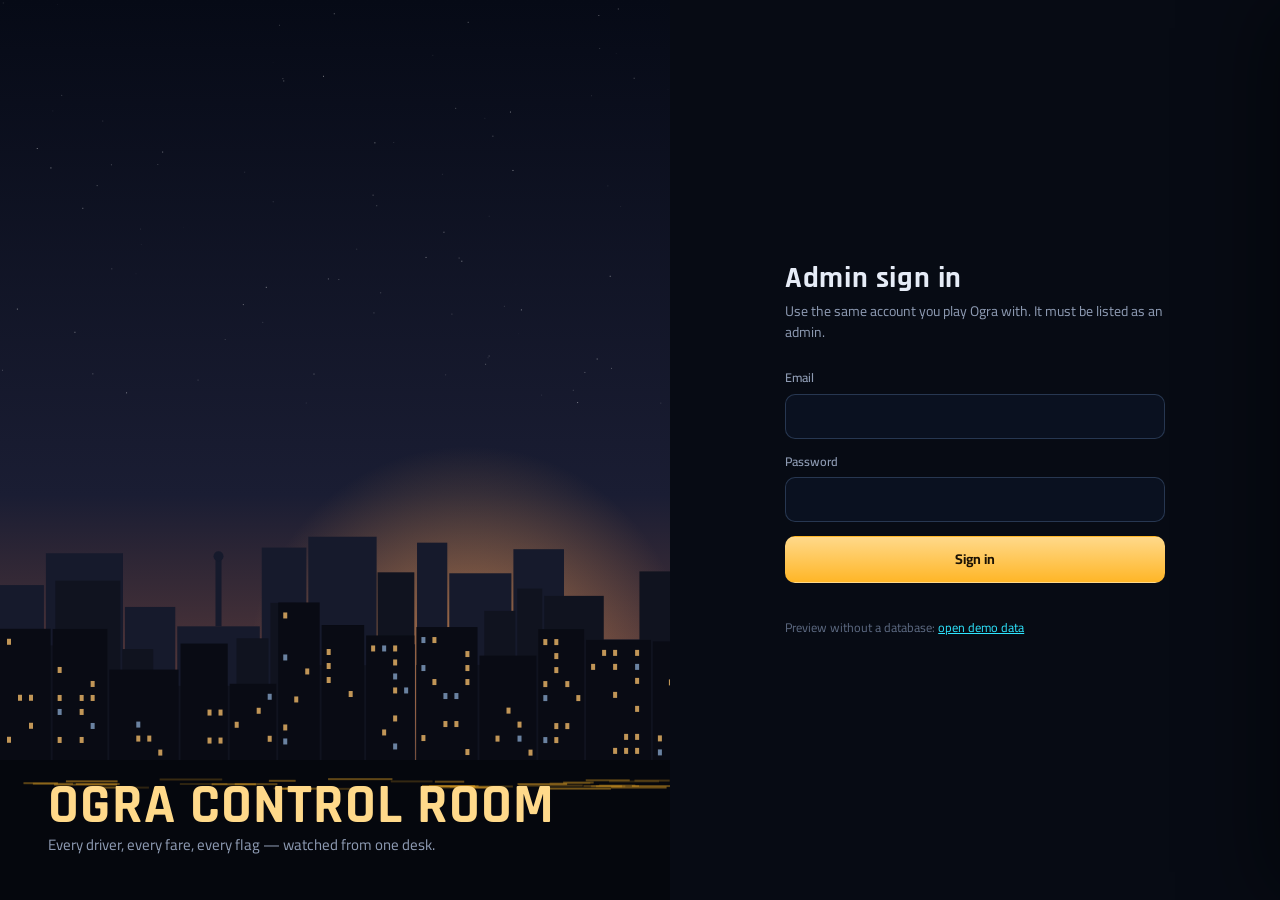
==== commit 5c42a851: "Update admin.html" ====
--- a/assets/admin.html
+++ b/assets/admin.html
@@ -259,12 +259,12 @@
 <div id="modal" class="hidden"></div>
 <div id="toasts"></div>
 
-<script src="assets/supabase.js"></script>
+<script src="supabase.js"></script>
 <script>
 /* ================= CONFIG ================= */
 const CFG = {
-  url: 'https://zmbyrpiiqvfrmszvhvvh.supabase.co',
-  key: 'sb_publishable_pTIK6OotwX1_23Xyy2sQfw_6GAJIu6K',
+  url: 'https://xncztvekfhyihshlatvz.supabase.co',
+  key: 'sb_publishable_oJOOzGXc3xgl1k44rFlyzQ_TSaJ3gb4',
   refreshMs: 20000,
   onlineWindowMs: 120000
 };
